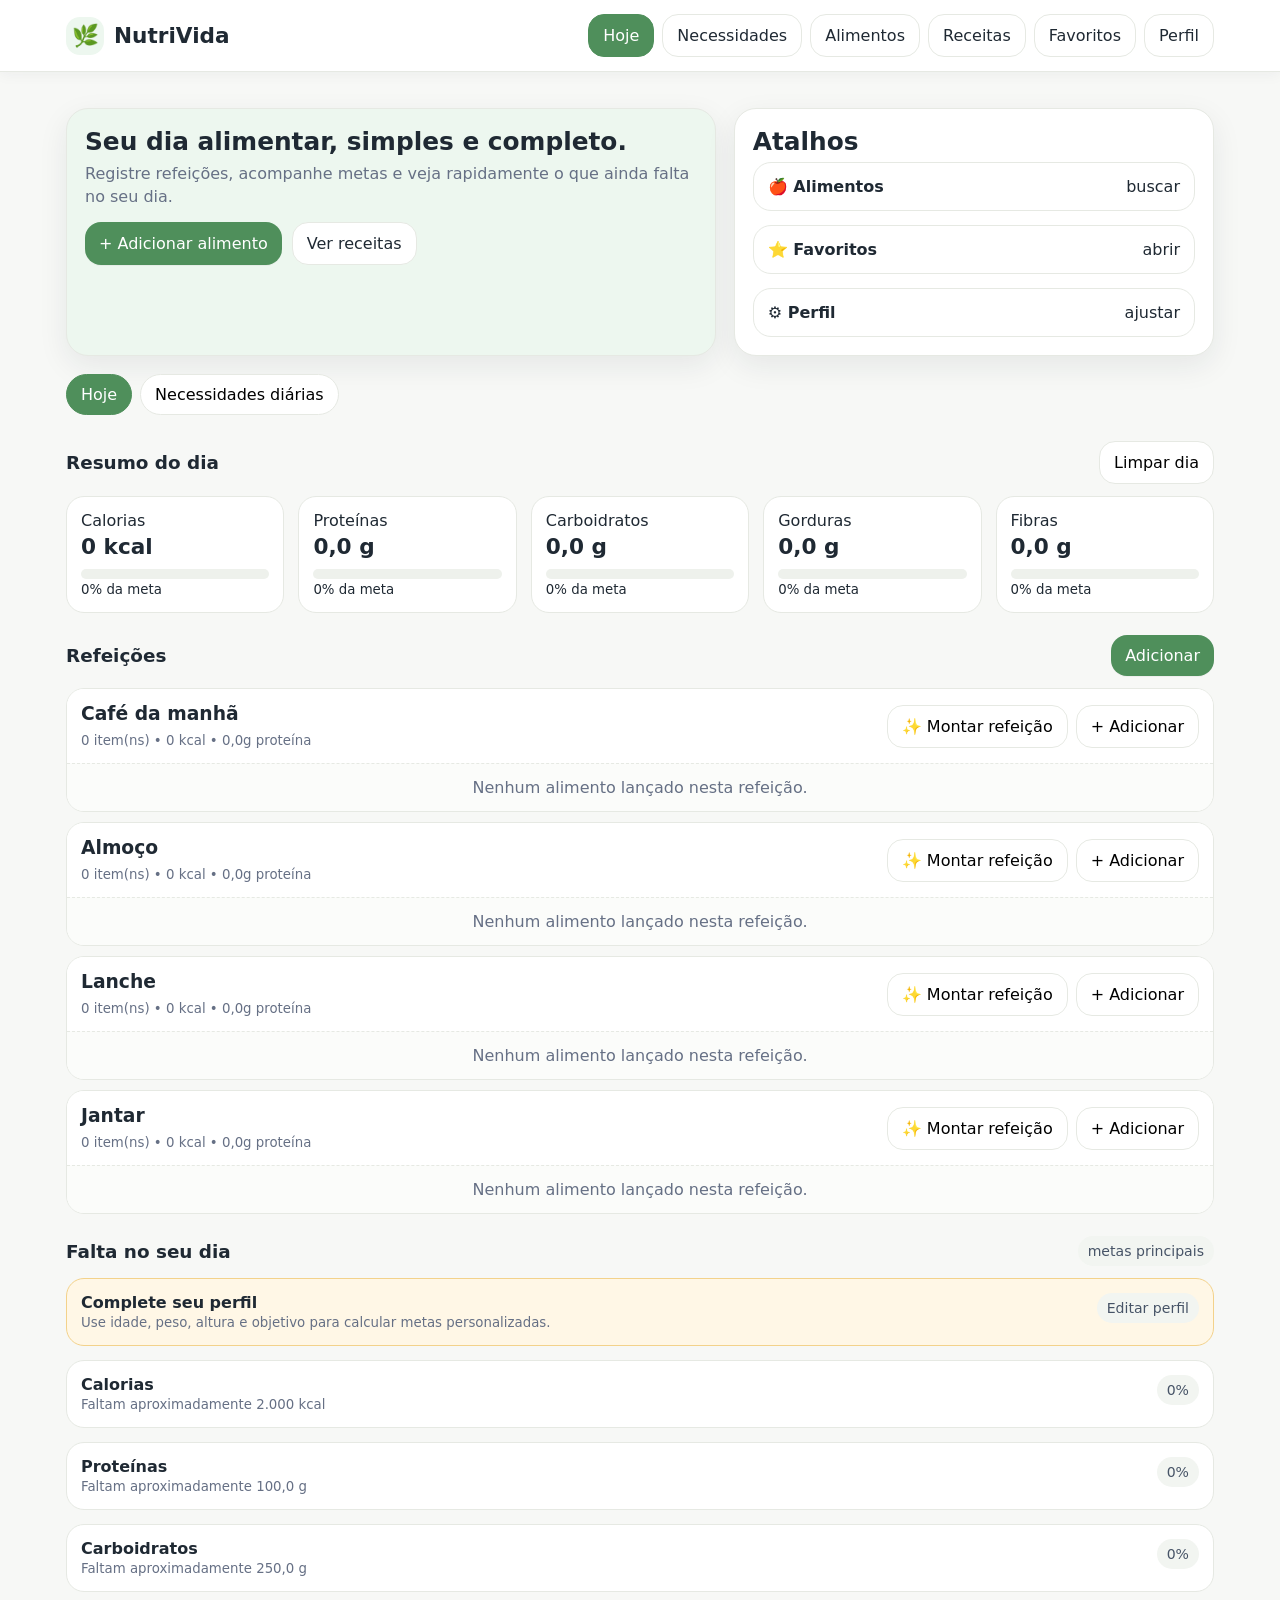
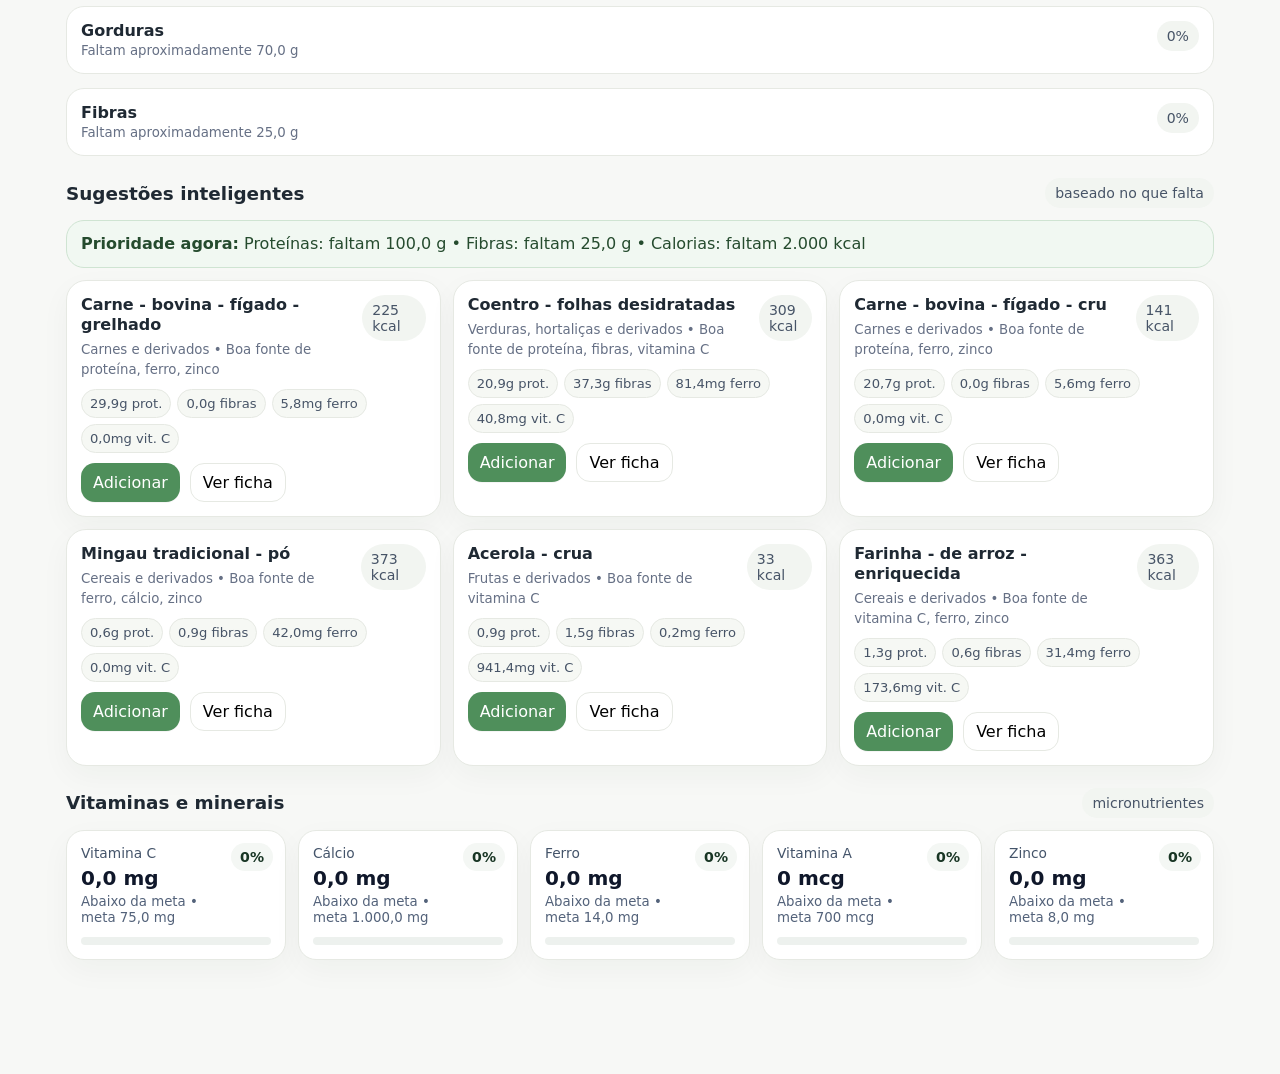
==== index.html @ 148e76e9 "Add files via upload" ====
<!doctype html><html lang="pt-BR"><head><meta charset="utf-8"><meta name="viewport" content="width=device-width,initial-scale=1"><title>NutriVida</title><link rel="stylesheet" href="app.css?v=menu3"></head><body>
<header class="topbar"><div class="topbar-inner"><a class="brand" href="index.html"><span class="logo">🌿</span>NutriVida</a><nav class="desktop-nav"><button class="navbtn active" data-tab="hoje" onclick="switchHome('hoje')">Hoje</button><button class="navbtn" data-tab="necessidades" onclick="switchHome('necessidades')">Necessidades</button><a class="navbtn" href="alimentos.html">Alimentos</a><a class="navbtn" href="receitas.html">Receitas</a><a class="navbtn" href="favoritos.html">Favoritos</a><a class="navbtn" href="perfil.html">Perfil</a></nav></div></header>
<main class="app">
<section class="hero"><div class="card soft"><h1 class="title">Seu dia alimentar, simples e completo.</h1><p class="subtitle">Registre refeições, acompanhe metas e veja rapidamente o que ainda falta no seu dia.</p><div class="toolbar"><button class="primary" onclick="openAdd('Almoço')">+ Adicionar alimento</button><a class="ghost" href="receitas.html">Ver receitas</a></div></div><div class="card pc-panel"><h2 class="title">Atalhos</h2><div class="grid"><a class="meal" href="alimentos.html"><b>🍎 Alimentos</b><span>buscar</span></a><a class="meal" href="favoritos.html"><b>⭐ Favoritos</b><span>abrir</span></a><a class="meal" href="perfil.html"><b>⚙️ Perfil</b><span>ajustar</span></a></div></div></section>
<div class="tabs"><button class="tab active" data-tab="hoje" onclick="switchHome('hoje')">Hoje</button><button class="tab" data-tab="necessidades" onclick="switchHome('necessidades')">Necessidades diárias</button></div>
<section id="hoje" class="screen active"><div class="section-title"><h2>Resumo do dia</h2><button class="ghost" onclick="clearToday()">Limpar dia</button></div><div id="summaryCards" class="grid grid4"></div><div class="section-title"><h2>Refeições</h2><button class="primary" onclick="openAdd('Almoço')">Adicionar</button></div><div id="mealList" class="meal-list"></div><div class="section-title"><h2>Falta no seu dia</h2><span class="pill">metas principais</span></div><div id="missingList" class="grid"></div><div class="section-title"><h2>Sugestões inteligentes</h2><span class="pill">baseado no que falta</span></div><div id="smartSuggestions" class="suggestion-grid"></div><div class="section-title"><h2>Vitaminas e minerais</h2><span class="pill">micronutrientes</span></div><div id="microCards" class="micro-grid"></div></section>
<section id="necessidades" class="screen"><div class="section-title"><h2>Necessidades diárias</h2><a class="ghost" href="perfil.html">Editar perfil</a></div><div class="card"><p class="subtitle">Tabela com meta, consumo atual e percentual atingido.</p><div class="table-wrap" style="margin-top:14px"><table><thead><tr><th>Nutriente</th><th>Meta diária</th><th>Consumido hoje</th><th>%</th></tr></thead><tbody id="needsTable"></tbody></table></div></div></section>
</main>
<div class="more-menu" id="moreMenu"><a href="alimentos.html">🍎 Alimentos</a><a href="receitas.html">📖 Receitas</a><a href="favoritos.html">⭐ Favoritos</a><a href="perfil.html">⚙️ Perfil</a></div>
<nav class="bottom-nav"><div class="bottom-nav-inner"><button class="active" onclick="switchHome('hoje')">🏠<br>Hoje</button><button onclick="switchHome('necessidades')">🎯<br>Necessidades</button><button data-more onclick="openMore()">☰<br>Mais</button></div></nav>
<div class="modal-back" id="addModal"><div class="modal modal-add-simple"><div class="modal-head"><h2>Adicionar alimento</h2><button class="close" onclick="closeAdd()">Fechar</button></div><div class="field"><label>Busque e toque no alimento</label><input id="modalFoodSearch" class="search" placeholder="Digite arroz, frango, banana..." oninput="fillFoodSelect()"></div><div id="modalFoodResults" class="food-pick-list compact"></div><div id="modalSelectedBox" class="selected-food-box" style="display:none"></div><input type="hidden" id="modalFood"><div class="formrow simple-add-row"><div class="field"><label>Refeição</label><select id="modalMeal"><option>Café da manhã</option><option>Almoço</option><option>Lanche</option><option>Jantar</option></select></div><div class="field"><label>Quantidade em gramas</label><input id="modalGrams" type="number" value="100"></div></div><div class="quick-grams"><button type="button" onclick="setModalGrams(50)">50g</button><button type="button" onclick="setModalGrams(100)">100g</button><button type="button" onclick="setModalGrams(150)">150g</button><button type="button" onclick="setModalGrams(200)">200g</button></div><div class="toolbar"><button id="modalAddBtn" class="primary" onclick="submitAdd()" disabled>Escolha um alimento</button></div></div></div>

<div class="modal-back" id="autoMealModal"><div class="modal auto-meal-modal"><div class="modal-head"><div><h2 id="autoMealTitle">Sugestão de refeição</h2><p class="subtitle">Gerada automaticamente com base no que falta no seu dia.</p></div><button class="close" onclick="closeAutoMeal()">Fechar</button></div><div id="autoMealBody"></div><div class="toolbar"><button class="primary" onclick="addAutoMealToDiary()">Adicionar tudo ao diário</button><button class="ghost" onclick="openAutoMeal(document.getElementById('autoMealModal').dataset.meal || 'Almoço')">Gerar outra sugestão</button></div></div></div>
<script src="medidas.js?v=menu3"></script><script src="app.js?v=menu3"></script><script>loadFoods().then(()=>{fillFoodSelect();renderHome()})</script></body></html>
---- app.css ----
:root{
  --bg:#f7f8f6;--card:#fff;--text:#1f2933;--muted:#667085;--line:#e6e9e3;--brand:#4f8f5b;--brand2:#edf7ef;--warn:#fff7e6;--warnline:#f3d28b;--danger:#fff1f1;--shadow:0 10px 30px rgba(31,41,51,.08);--radius:22px;
}
*{box-sizing:border-box}body{margin:0;font-family:Inter,system-ui,-apple-system,Segoe UI,Roboto,Arial,sans-serif;background:var(--bg);color:var(--text)}a{color:inherit;text-decoration:none}button,input,select{font:inherit}.app{max-width:1180px;margin:0 auto;padding:18px 16px 96px}.topbar{position:sticky;top:0;z-index:10;background:rgba(247,248,246,.92);backdrop-filter:blur(10px);border-bottom:1px solid var(--line)}.topbar-inner{max-width:1180px;margin:0 auto;padding:14px 16px;display:flex;align-items:center;justify-content:space-between;gap:12px}.brand{display:flex;align-items:center;gap:10px;font-weight:900;font-size:1.35rem}.logo{width:38px;height:38px;border-radius:14px;background:linear-gradient(135deg,#5ba768,#dcefdc);display:grid;place-items:center}.desktop-nav{display:flex;gap:8px;align-items:center}.navbtn,.ghost,.primary{border:0;border-radius:16px;padding:11px 14px;background:#fff;box-shadow:0 1px 0 rgba(0,0,0,.04);cursor:pointer}.navbtn.active,.primary{background:var(--brand);color:#fff}.ghost{border:1px solid var(--line);box-shadow:none}.hero{display:grid;grid-template-columns:1.15fr .85fr;gap:18px;margin:18px 0}.card{background:var(--card);border:1px solid var(--line);border-radius:var(--radius);box-shadow:var(--shadow);padding:18px}.card.soft{background:var(--brand2)}.title{margin:0 0 6px;font-size:1.55rem}.subtitle{margin:0;color:var(--muted);line-height:1.45}.grid{display:grid;gap:14px}.grid2{grid-template-columns:repeat(2,minmax(0,1fr))}.grid3{grid-template-columns:repeat(3,minmax(0,1fr))}.grid4{grid-template-columns:repeat(5,minmax(0,1fr))}.metric{padding:14px;border:1px solid var(--line);border-radius:18px;background:#fff}.metric b{display:block;font-size:1.35rem;margin-top:4px}.progress{height:10px;background:#eef1ec;border-radius:999px;overflow:hidden;margin-top:10px}.bar{height:100%;background:var(--brand);width:0}.section-title{display:flex;align-items:center;justify-content:space-between;gap:10px;margin:22px 0 12px}.section-title h2{margin:0;font-size:1.15rem}.meal{display:flex;gap:12px;align-items:flex-start;justify-content:space-between;border:1px solid var(--line);border-radius:18px;padding:14px;background:#fff}.meal h3{margin:0 0 6px}.meal small{color:var(--muted)}.meal-list{display:grid;gap:10px}.pill{display:inline-flex;align-items:center;gap:6px;border-radius:999px;padding:7px 10px;background:#f2f5f1;color:#475467;font-size:.88rem}.warning{background:var(--warn);border-color:var(--warnline)}.bottom-nav{position:fixed;left:0;right:0;bottom:0;background:rgba(255,255,255,.96);backdrop-filter:blur(10px);border-top:1px solid var(--line);display:none;z-index:20}.bottom-nav-inner{max-width:720px;margin:0 auto;display:grid;grid-template-columns:repeat(3,1fr)}.bottom-nav button{border:0;background:transparent;padding:11px 6px;color:#475467}.bottom-nav button.active{color:var(--brand);font-weight:800}.more-menu{position:fixed;right:16px;bottom:74px;width:min(320px,calc(100vw - 32px));background:#fff;border:1px solid var(--line);border-radius:22px;box-shadow:var(--shadow);padding:8px;display:none;z-index:30}.more-menu.open{display:block}.more-menu a{display:flex;gap:10px;align-items:center;padding:13px;border-radius:16px}.more-menu a:hover{background:#f5f7f3}.tabs{display:flex;gap:8px;overflow:auto;padding-bottom:4px}.tab{border:1px solid var(--line);background:#fff;border-radius:999px;padding:10px 14px;white-space:nowrap;cursor:pointer}.tab.active{background:var(--brand);color:#fff;border-color:var(--brand)}.screen{display:none}.screen.active{display:block}.toolbar{display:flex;gap:10px;flex-wrap:wrap;margin:14px 0}.search{flex:1;min-width:220px;border:1px solid var(--line);border-radius:16px;padding:12px 14px;background:#fff}.food-card{display:grid;grid-template-columns:1fr auto;gap:10px;align-items:center;border:1px solid var(--line);border-radius:18px;background:#fff;padding:14px}.food-card h3{margin:0 0 6px;font-size:1rem}.food-meta{display:flex;gap:8px;flex-wrap:wrap;color:var(--muted);font-size:.88rem}.table-wrap{overflow:auto;border:1px solid var(--line);border-radius:18px;background:#fff}table{width:100%;border-collapse:collapse;min-width:760px}th,td{text-align:left;padding:12px;border-bottom:1px solid var(--line)}th{background:#f6f8f4;font-size:.88rem;color:#475467}.modal-back{position:fixed;inset:0;background:rgba(15,23,42,.35);display:none;align-items:flex-end;justify-content:center;z-index:50}.modal-back.open{display:flex}.modal{background:#fff;width:min(720px,100%);border-radius:26px 26px 0 0;padding:18px;max-height:86vh;overflow:auto}.modal-head{display:flex;align-items:center;justify-content:space-between;gap:10px}.close{border:0;background:#f2f4f0;border-radius:14px;padding:9px 12px;cursor:pointer}.formrow{display:grid;grid-template-columns:1fr 1fr;gap:10px;margin:10px 0}.field{display:grid;gap:6px}.field label{font-size:.85rem;color:#475467}.field input,.field select{border:1px solid var(--line);border-radius:14px;padding:11px;background:#fff}.empty{padding:24px;text-align:center;color:var(--muted);border:1px dashed var(--line);border-radius:18px;background:#fff}.recipe{border:1px solid var(--line);border-radius:20px;background:#fff;padding:16px}.recipe h3{margin:0 0 8px}.badge{background:var(--brand2);color:#2f6f3c;border-radius:999px;padding:5px 8px;font-size:.82rem}.footer-note{color:var(--muted);font-size:.88rem;margin:18px 0 0}.pc-panel{display:block}
@media(max-width:760px){.app{padding:14px 12px 92px}.desktop-nav{display:none}.bottom-nav{display:block}.hero,.grid2,.grid3{grid-template-columns:1fr}.card{border-radius:20px;padding:15px}.title{font-size:1.3rem}.topbar-inner{padding:12px}.pc-panel{display:none}.modal{border-radius:24px 24px 0 0}.formrow{grid-template-columns:1fr}table{min-width:620px}}

/* Upgrade: busca rápida no modal e ficha completa do alimento */
.food-pick-list{display:grid;gap:8px;max-height:260px;overflow:auto;margin:10px 0 14px;padding-right:4px}.food-pick{width:100%;text-align:left;border:1px solid var(--line);background:#fff;border-radius:15px;padding:10px 12px;cursor:pointer;display:grid;gap:3px}.food-pick small{color:var(--muted)}.food-pick:hover,.food-pick.active{background:var(--brand2);border-color:#b9d9bf}.food-card.clickable{cursor:pointer;transition:.15s transform,.15s box-shadow}.food-card.clickable:hover{transform:translateY(-1px);box-shadow:var(--shadow)}.hint{color:var(--muted);display:block;margin-top:7px}.detail-modal{width:min(820px,100%)}.nutri-grid{display:grid;grid-template-columns:repeat(3,minmax(0,1fr));gap:10px;margin:14px 0}.nutri-mini{border:1px solid var(--line);background:#fff;border-radius:18px;padding:12px}.nutri-mini span{display:block;color:var(--muted);font-size:.86rem}.nutri-mini b{display:block;font-size:1.15rem;margin-top:4px}.pretty-chart{border:1px solid var(--line);border-radius:20px;background:linear-gradient(135deg,#fff,#f6faf5);padding:14px;margin:12px 0}.pretty-chart h3{margin:0 0 10px}.chart-row{display:grid;grid-template-columns:110px 1fr 70px;gap:10px;align-items:center;margin:10px 0}.chart-track{height:15px;background:#edf0eb;border-radius:999px;overflow:hidden}.chart-track div{height:100%;border-radius:999px}.chart-row.c1 .chart-track div{background:#4f8f5b}.chart-row.c2 .chart-track div{background:#e4a43a}.chart-row.c3 .chart-track div{background:#d96b6b}.chart-row.c4 .chart-track div{background:#5892d0}.empty.small{padding:12px;font-size:.9rem}
@media(max-width:760px){.nutri-grid{grid-template-columns:repeat(2,minmax(0,1fr))}.chart-row{grid-template-columns:88px 1fr 54px;font-size:.9rem}.food-pick-list{max-height:220px}}

/* Upgrade: adicionar alimento simplificado */
.modal-add-simple{width:min(620px,100%)}
.food-pick-list.compact{max-height:230px;margin-bottom:10px}
.selected-food-box{border:1px solid #b9d9bf;background:var(--brand2);border-radius:18px;padding:13px 14px;margin:10px 0 12px}
.selected-food-box h3{margin:8px 0 4px;font-size:1.05rem}
.selected-food-box small{color:var(--muted)}
.simple-add-row{grid-template-columns:1fr 1fr;margin-top:10px}
.quick-grams{display:flex;gap:8px;flex-wrap:wrap;margin:10px 0 4px}
.quick-grams button{border:1px solid var(--line);background:#fff;border-radius:999px;padding:8px 12px;cursor:pointer}
.quick-grams button:hover{background:var(--brand2);border-color:#b9d9bf}
#modalAddBtn:disabled{opacity:.55;cursor:not-allowed;background:#8aa88f}
@media(max-width:760px){.modal-add-simple{max-height:82vh}.food-pick-list.compact{max-height:210px}.simple-add-row{grid-template-columns:1fr}.quick-grams button{flex:1}}


/* Upgrade: diário alimentar real */
.meal-block{display:block;padding:0;overflow:hidden}
.meal-head{display:flex;align-items:center;justify-content:space-between;gap:10px;padding:14px;background:#fff}
.diary-list{display:grid;gap:0;border-top:1px solid var(--line)}
.diary-item{display:grid;grid-template-columns:1fr auto;gap:10px;align-items:center;padding:12px 14px;border-bottom:1px solid var(--line);background:#fff}
.diary-item:last-child{border-bottom:0}
.diary-main{display:grid;gap:4px;min-width:0}
.diary-main b{white-space:nowrap;overflow:hidden;text-overflow:ellipsis}
.diary-main small{color:var(--muted);line-height:1.35}
.diary-actions{display:flex;align-items:center;gap:6px}
.diary-actions input{width:74px;border:1px solid var(--line);border-radius:12px;padding:8px;background:#fff;text-align:center}
.diary-actions span{color:var(--muted);font-size:.9rem}
.danger-btn{border:1px solid #f2caca;background:#fff5f5;color:#b42318;border-radius:12px;padding:8px 10px;cursor:pointer}
.danger-btn:hover{background:#ffe8e8}
.meal-empty{margin:0;border-left:0;border-right:0;border-bottom:0;border-radius:0;background:#fbfcfa;padding:14px}
@media(max-width:900px){.grid4{grid-template-columns:repeat(2,minmax(0,1fr))}}
@media(max-width:760px){.diary-item{grid-template-columns:1fr;align-items:start}.diary-actions{justify-content:flex-start}.meal-head{align-items:flex-start}.grid4{grid-template-columns:1fr 1fr}}


/* Upgrade: perfil + metas automáticas */
.profile-hero{grid-template-columns:1.2fr .8fr}
.profile-form{grid-template-columns:repeat(3,minmax(0,1fr))}
.profile-section-title{align-items:flex-start}
.mini-list{display:grid;gap:8px;margin-top:14px}
.mini-list span{display:block;border:1px solid var(--line);background:#fff;border-radius:14px;padding:10px 12px}
.warning{background:var(--warn);border-color:var(--warnline)}
@media(max-width:900px){.profile-form{grid-template-columns:repeat(2,minmax(0,1fr))}}
@media(max-width:760px){.profile-hero,.profile-form{grid-template-columns:1fr}.profile-section-title{align-items:center}}


/* Micronutrientes */
.micro-grid{display:grid;grid-template-columns:repeat(5,minmax(0,1fr));gap:12px;margin-bottom:18px}
.micro-card{background:#fff;border:1px solid var(--line,#e2e8e0);border-radius:18px;padding:14px;box-shadow:0 10px 30px rgba(20,40,30,.04);position:relative;overflow:hidden}
.micro-card span{display:block;font-size:.86rem;color:#44546a;margin-bottom:5px}
.micro-card b{display:block;font-size:1.25rem;margin-bottom:4px;color:#0f172a}
.micro-card small{color:#53627a;padding-right:48px;display:block;line-height:1.25}
.micro-card .progress{height:8px;margin-top:10px;border-radius:999px;background:#edf1ee;overflow:hidden}
.micro-card .bar{height:100%;border-radius:999px;background:#2f7d46}
.micro-card.baixo .bar{background:#d97706}
.micro-card.medio .bar{background:#65a30d}
.micro-card.ok .bar{background:#2f7d46}
.micro-percent{position:absolute;right:12px;top:12px;font-weight:800;background:#f4f7f4;border-radius:999px;padding:6px 9px;color:#183524;font-size:.88rem}
@media(max-width:900px){.micro-grid{grid-template-columns:repeat(2,minmax(0,1fr))}}
@media(max-width:520px){.micro-grid{grid-template-columns:1fr}.micro-card{border-radius:16px}}


/* Sugestões inteligentes */
.suggestion-grid{display:grid;grid-template-columns:repeat(3,minmax(0,1fr));gap:12px;margin-bottom:18px}
.suggestion-note{grid-column:1/-1;border:1px solid #cfe4d2;background:#f1f8f2;border-radius:18px;padding:12px 14px;color:#254b2e;line-height:1.35}
.suggestion-card{background:#fff;border:1px solid var(--line);border-radius:20px;padding:14px;box-shadow:0 10px 30px rgba(20,40,30,.04)}
.suggestion-top{display:flex;align-items:flex-start;justify-content:space-between;gap:10px;margin-bottom:10px}
.suggestion-card h3{margin:0 0 4px;font-size:1rem;line-height:1.25}
.suggestion-card small{color:var(--muted);line-height:1.35}
.suggestion-metas{display:flex;gap:6px;flex-wrap:wrap;margin:10px 0}
.suggestion-metas span{background:#f6f8f4;border:1px solid var(--line);border-radius:999px;padding:6px 8px;font-size:.82rem;color:#475467}
.suggestion-actions{margin:10px 0 0}
.suggestion-actions .primary,.suggestion-actions .ghost{padding:9px 12px;border-radius:14px}
.suggestion-ok{grid-column:1/-1}
@media(max-width:900px){.suggestion-grid{grid-template-columns:repeat(2,minmax(0,1fr))}}
@media(max-width:560px){.suggestion-grid{grid-template-columns:1fr}.suggestion-note{font-size:.92rem}.suggestion-top{display:grid}.suggestion-card{border-radius:18px}}

/* Upgrade: Excesso inteligente */
.metric-atenção,.meal-atenção{border-color:#facc15;background:#fffbeb}
.metric-excesso,.meal-excesso,.excess-alert{border-color:#fecaca;background:#fff1f2}
.metric-excesso .bar{background:#dc2626}
.metric-atenção .bar{background:#eab308}
.pill-atenção{background:#fef3c7;color:#854d0e}
.pill-excesso{background:#fee2e2;color:#991b1b;font-weight:800}
.excess-alert{margin-bottom:10px}
.micro-card.atenção{border-color:#facc15;background:#fffbeb}
.micro-card.atenção .bar{background:#eab308}
.micro-card.excesso{border-color:#fecaca;background:#fff1f2}
.micro-card.excesso .bar{background:#dc2626}
.micro-card.excesso .micro-percent{background:#fee2e2;color:#991b1b;font-weight:900}
.micro-card.atenção .micro-percent{background:#fef3c7;color:#854d0e;font-weight:900}
.micro-excess-note{grid-column:1/-1;border:1px solid #fecaca;background:#fff1f2;color:#7f1d1d;border-radius:16px;padding:12px 14px;font-size:.92rem;line-height:1.35}


/* Upgrade: refeição automática */
.meal-head-actions{display:flex;gap:8px;flex-wrap:wrap;justify-content:flex-end}
.auto-meal-modal{max-width:720px}
.auto-meal-note{background:#f1f8e9;border:1px solid #dcefcf;border-radius:16px;padding:12px 14px;margin-bottom:12px;color:#335c24}
.auto-meal-list{display:grid;gap:10px;margin:12px 0}
.auto-meal-item{display:flex;justify-content:space-between;gap:14px;align-items:center;background:#fff;border:1px solid #e8ece8;border-radius:18px;padding:14px}
.auto-meal-item b{display:inline-block;margin-bottom:4px;color:#2f6b36}
.auto-meal-item span{display:block;font-weight:700}
.auto-meal-item small{display:block;color:#66706a;margin-top:3px}
.auto-grams{display:flex;align-items:center;gap:6px;white-space:nowrap}
.auto-grams input{width:82px;border:1px solid #d8ddd8;border-radius:12px;padding:10px;font-size:15px;background:#fafafa}
.auto-meal-totals{display:flex;gap:8px;flex-wrap:wrap;margin-top:12px}
.auto-meal-totals span{background:#f6f7f6;border:1px solid #e1e5e1;border-radius:999px;padding:8px 10px;font-weight:700;color:#36453a}
@media(max-width:720px){
  .meal-head-actions{width:100%;justify-content:stretch}
  .meal-head-actions button{flex:1}
  .auto-meal-item{align-items:flex-start;flex-direction:column}
  .auto-grams input{width:110px}
}


/* Upgrade: medidas caseiras */
.household-list{gap:12px}
.household-item{align-items:center}
.household-main{display:flex;align-items:center;gap:12px;min-width:0}
.household-emoji{width:42px;height:42px;border-radius:14px;background:#f1f8e9;display:grid;place-items:center;font-size:1.35rem;flex:0 0 auto}
.household-controls{gap:8px}
.household-controls button{width:34px;height:34px;border:1px solid #d8ddd8;background:#fff;border-radius:12px;font-weight:900;font-size:1rem;color:#285b32;cursor:pointer}
.household-controls input{width:64px;text-align:center}
@media(max-width:720px){.household-main{align-items:flex-start}.household-controls{width:100%;justify-content:flex-start}.household-controls input{width:80px}}


/* ===== NutriVida - menu branco padronizado ===== */
.topbar{
  background:#fff !important;
  backdrop-filter:none !important;
  border-bottom:1px solid var(--line) !important;
  box-shadow:0 2px 14px rgba(31,41,51,.05) !important;
}
.topbar-inner{padding:14px 16px !important;}
.brand{color:var(--text);text-decoration:none;}
.logo{
  background:#edf7ef !important;
  box-shadow:none !important;
}
.desktop-nav{gap:8px;}
.navbtn{
  background:#fff !important;
  border:1px solid var(--line) !important;
  box-shadow:none !important;
  color:var(--text) !important;
  text-decoration:none !important;
}
.navbtn.active{
  background:var(--brand) !important;
  border-color:var(--brand) !important;
  color:#fff !important;
}

/* ===== Receitas ===== */
.recipe-list{display:grid;grid-template-columns:repeat(2,minmax(0,1fr));gap:14px}
.recipe-card{display:flex;flex-direction:column;gap:12px}
.recipe-card h3{margin:0;font-size:1.15rem}
.recipe-meta{display:flex;gap:8px;flex-wrap:wrap}
.recipe-pill{display:inline-flex;border:1px solid var(--line);background:#f8faf7;border-radius:999px;padding:7px 10px;color:var(--muted);font-size:.86rem;font-weight:700}
.recipe-actions{display:flex;gap:8px;flex-wrap:wrap;margin-top:auto}
.recipe-layout{display:grid;grid-template-columns:minmax(0,1fr) 390px;gap:14px;align-items:start}
.recipe-side{position:sticky;top:92px}
.recipe-form{margin-top:16px}
.form-grid{display:grid;grid-template-columns:repeat(2,minmax(0,1fr));gap:12px}
.full{grid-column:1/-1}
.ingredient-editor{display:grid;gap:10px;margin-top:8px}
.ingredient-line{display:grid;grid-template-columns:minmax(180px,1.5fr) 90px 130px 90px 42px;gap:8px;align-items:end;padding:10px;border:1px solid var(--line);border-radius:18px;background:#fbfcfb;position:relative}
.suggestions{position:absolute;left:10px;right:10px;top:72px;background:#fff;border:1px solid var(--line);border-radius:16px;box-shadow:0 18px 35px rgba(31,41,51,.18);z-index:9999;max-height:320px;overflow-y:auto;display:none}
.suggestions button{width:100%;padding:12px 14px;border:0;background:#fff;text-align:left;cursor:pointer;border-bottom:1px solid #eef1ec;color:var(--text);font-size:.95rem;line-height:1.35}
.suggestions button:hover{background:#f0f7f1}
.suggestions small{display:block;color:var(--muted);margin-top:4px;font-size:.82rem}
.macro-mini{display:grid;grid-template-columns:repeat(4,1fr);gap:8px}
.macro-mini .metric{padding:10px}
.ingredients-list{list-style:none;margin:12px 0;padding:0;display:grid;gap:8px}
.ingredients-list li{padding:10px;border:1px solid var(--line);border-radius:16px;background:#fbfcfb;display:flex;justify-content:space-between;gap:10px}
.ingredients-list small{display:block;color:var(--muted);margin-top:3px}
.modal-recipe{position:fixed;inset:0;background:rgba(31,41,51,.35);display:none;align-items:center;justify-content:center;padding:18px;z-index:1000}
.modal-recipe.open{display:flex}
.modal-card{background:#fff;border:1px solid var(--line);border-radius:24px;box-shadow:0 24px 60px rgba(31,41,51,.25);max-width:460px;width:100%;padding:18px}
.meal-grid{display:grid;grid-template-columns:repeat(2,1fr);gap:10px;margin:14px 0}
.meal-choice{border:1px solid var(--line);background:#fff;border-radius:18px;padding:14px;text-align:left;font-weight:900;cursor:pointer}
.meal-choice:hover{border-color:var(--brand);background:#f0f7f1}
@media(max-width:920px){
  .recipe-layout{grid-template-columns:1fr}
  .recipe-side{position:static}
  .recipe-list{grid-template-columns:1fr}
}
@media(max-width:720px){
  .form-grid{grid-template-columns:1fr}
  .ingredient-line{grid-template-columns:1fr}
  .suggestions{position:static;margin-top:8px}
  .macro-mini{grid-template-columns:repeat(2,1fr)}
  .meal-grid{grid-template-columns:1fr}
}
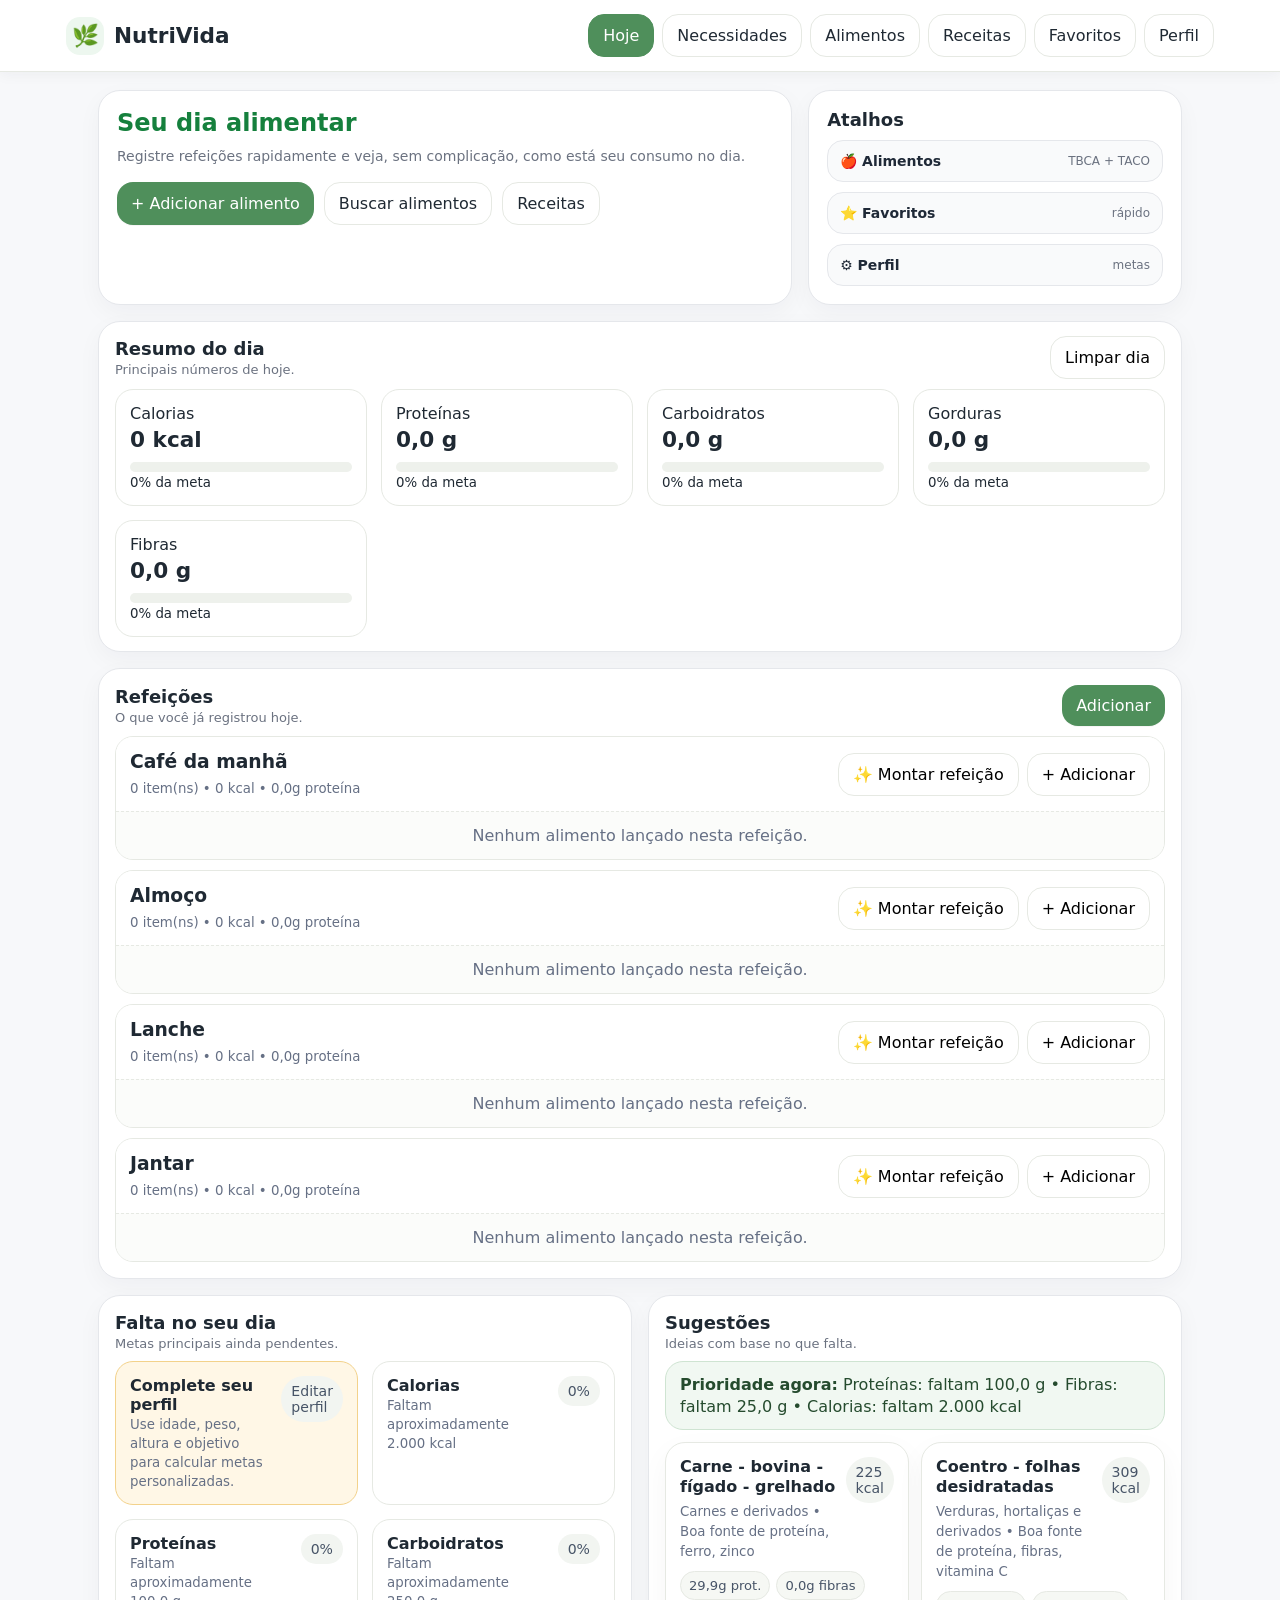
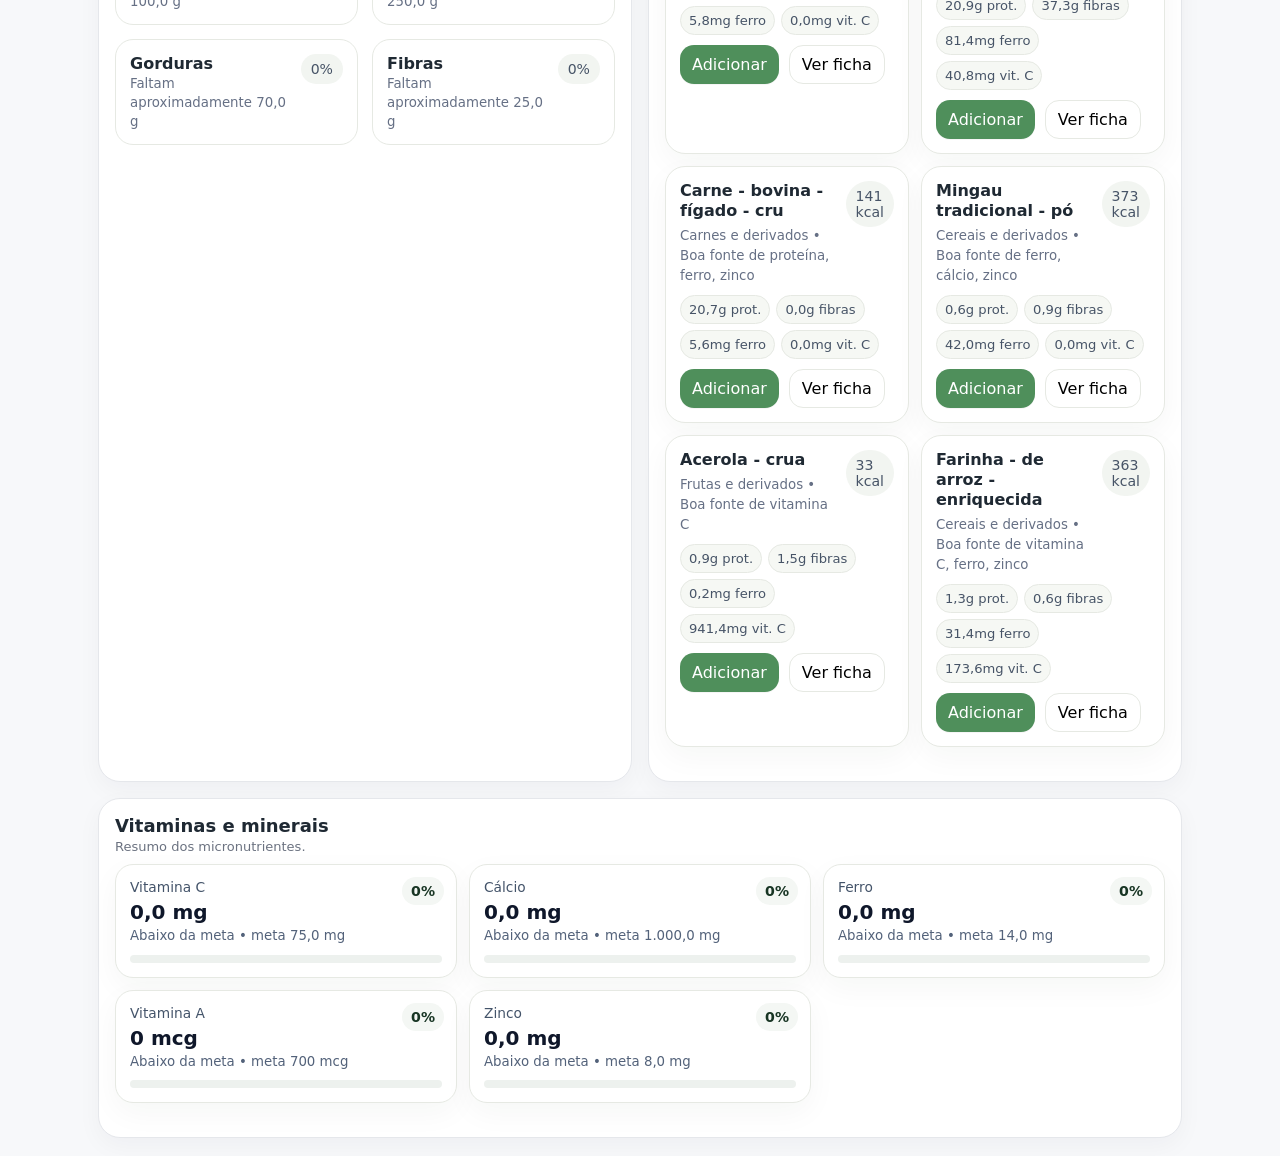
==== commit 8d101cf4: "Update index.html" ====
--- a/index.html
+++ b/index.html
@@ -1,14 +1,478 @@
-<!doctype html><html lang="pt-BR"><head><meta charset="utf-8"><meta name="viewport" content="width=device-width,initial-scale=1"><title>NutriVida</title><link rel="stylesheet" href="app.css?v=menu3"></head><body>
-<header class="topbar"><div class="topbar-inner"><a class="brand" href="index.html"><span class="logo">🌿</span>NutriVida</a><nav class="desktop-nav"><button class="navbtn active" data-tab="hoje" onclick="switchHome('hoje')">Hoje</button><button class="navbtn" data-tab="necessidades" onclick="switchHome('necessidades')">Necessidades</button><a class="navbtn" href="alimentos.html">Alimentos</a><a class="navbtn" href="receitas.html">Receitas</a><a class="navbtn" href="favoritos.html">Favoritos</a><a class="navbtn" href="perfil.html">Perfil</a></nav></div></header>
+<!doctype html>
+<html lang="pt-BR">
+<head>
+<meta charset="utf-8">
+<meta name="viewport" content="width=device-width,initial-scale=1">
+<title>NutriVida</title>
+<link rel="stylesheet" href="app.css?v=tbca-pro">
+
+<style>
+/* ===== AJUSTE LIMPO PARA A HOME DO NUTRIVIDA ===== */
+body{
+  background:#f7f8fa;
+}
+
+.topbar{
+  background:#fff;
+  border-bottom:1px solid #e5e7eb;
+  box-shadow:0 2px 10px rgba(15,23,42,.03);
+}
+
+.app{
+  max-width:1120px;
+  margin:0 auto;
+  padding:18px;
+}
+
+.hero-clean{
+  display:grid;
+  grid-template-columns:1.3fr .7fr;
+  gap:16px;
+  margin-bottom:16px;
+}
+
+.home-card{
+  background:#fff;
+  border:1px solid #e5e7eb;
+  border-radius:22px;
+  padding:18px;
+  box-shadow:0 8px 24px rgba(15,23,42,.04);
+}
+
+.home-title{
+  margin:0;
+  color:#15803d;
+  font-size:24px;
+  line-height:1.2;
+}
+
+.home-subtitle{
+  color:#6b7280;
+  margin:8px 0 0;
+  font-size:14px;
+  line-height:1.45;
+}
+
+.quick-actions{
+  display:flex;
+  gap:10px;
+  flex-wrap:wrap;
+  margin-top:16px;
+}
+
+.clean-shortcuts{
+  display:grid;
+  gap:10px;
+}
+
+.clean-shortcut{
+  display:flex;
+  align-items:center;
+  justify-content:space-between;
+  gap:10px;
+  padding:12px;
+  border:1px solid #e5e7eb;
+  border-radius:16px;
+  background:#f9fafb;
+  text-decoration:none;
+  color:#1f2937;
+}
+
+.clean-shortcut b{
+  font-size:14px;
+}
+
+.clean-shortcut span{
+  color:#6b7280;
+  font-size:12px;
+}
+
+.home-layout{
+  display:grid;
+  grid-template-columns:1fr;
+  gap:16px;
+}
+
+.clean-section{
+  background:#fff;
+  border:1px solid #e5e7eb;
+  border-radius:22px;
+  padding:16px;
+  box-shadow:0 8px 24px rgba(15,23,42,.04);
+}
+
+.clean-section.compact{
+  padding:14px 16px;
+}
+
+.section-title{
+  margin-bottom:12px;
+}
+
+.section-title h2{
+  font-size:18px;
+}
+
+.home-mini-title{
+  display:flex;
+  align-items:center;
+  justify-content:space-between;
+  gap:12px;
+  margin-bottom:10px;
+}
+
+.home-mini-title h2{
+  margin:0;
+  font-size:18px;
+}
+
+.home-mini-title p{
+  margin:3px 0 0;
+  color:#6b7280;
+  font-size:13px;
+}
+
+.clean-two-cols{
+  display:grid;
+  grid-template-columns:1fr 1fr;
+  gap:16px;
+}
+
+.clean-hidden-start{
+  display:none;
+}
+
+#summaryCards.grid4{
+  grid-template-columns:repeat(4,minmax(0,1fr));
+}
+
+#mealList.meal-list{
+  margin-top:4px;
+}
+
+#missingList.grid{
+  grid-template-columns:repeat(2,minmax(0,1fr));
+}
+
+#smartSuggestions.suggestion-grid{
+  grid-template-columns:repeat(2,minmax(0,1fr));
+}
+
+#microCards.micro-grid{
+  grid-template-columns:repeat(3,minmax(0,1fr));
+}
+
+.tabs{
+  display:none;
+}
+
+.desktop-nav .navbtn{
+  white-space:nowrap;
+}
+
+.bottom-nav{
+  display:none;
+}
+
+.more-menu{
+  display:none;
+}
+
+.simple-more-links{
+  display:none;
+}
+
+@media(max-width:900px){
+  .app{
+    padding:12px;
+    padding-bottom:84px;
+  }
+
+  .hero-clean{
+    grid-template-columns:1fr;
+  }
+
+  .clean-two-cols{
+    grid-template-columns:1fr;
+  }
+
+  #summaryCards.grid4{
+    grid-template-columns:repeat(2,minmax(0,1fr));
+  }
+
+  #missingList.grid,
+  #smartSuggestions.suggestion-grid,
+  #microCards.micro-grid{
+    grid-template-columns:1fr;
+  }
+
+  .desktop-nav{
+    display:none;
+  }
+
+  .simple-more-links{
+    display:grid;
+    grid-template-columns:repeat(4,1fr);
+    gap:8px;
+    margin-top:12px;
+  }
+
+  .simple-more-links a{
+    text-align:center;
+    font-size:12px;
+    padding:10px 6px;
+    border:1px solid #e5e7eb;
+    border-radius:14px;
+    background:#f9fafb;
+    color:#1f2937;
+    text-decoration:none;
+  }
+
+  .bottom-nav{
+    display:block;
+  }
+}
+</style>
+</head>
+
+<body>
+<header class="topbar">
+  <div class="topbar-inner">
+    <a class="brand" href="index.html"><span class="logo">🌿</span>NutriVida</a>
+
+    <nav class="desktop-nav">
+      <button class="navbtn active" data-tab="hoje" onclick="switchHome('hoje')">Hoje</button>
+      <button class="navbtn" data-tab="necessidades" onclick="switchHome('necessidades')">Necessidades</button>
+      <a class="navbtn" href="alimentos.html">Alimentos</a>
+      <a class="navbtn" href="receitas.html">Receitas</a>
+      <a class="navbtn" href="favoritos.html">Favoritos</a>
+      <a class="navbtn" href="perfil.html">Perfil</a>
+    </nav>
+  </div>
+</header>
+
 <main class="app">
-<section class="hero"><div class="card soft"><h1 class="title">Seu dia alimentar, simples e completo.</h1><p class="subtitle">Registre refeições, acompanhe metas e veja rapidamente o que ainda falta no seu dia.</p><div class="toolbar"><button class="primary" onclick="openAdd('Almoço')">+ Adicionar alimento</button><a class="ghost" href="receitas.html">Ver receitas</a></div></div><div class="card pc-panel"><h2 class="title">Atalhos</h2><div class="grid"><a class="meal" href="alimentos.html"><b>🍎 Alimentos</b><span>buscar</span></a><a class="meal" href="favoritos.html"><b>⭐ Favoritos</b><span>abrir</span></a><a class="meal" href="perfil.html"><b>⚙️ Perfil</b><span>ajustar</span></a></div></div></section>
-<div class="tabs"><button class="tab active" data-tab="hoje" onclick="switchHome('hoje')">Hoje</button><button class="tab" data-tab="necessidades" onclick="switchHome('necessidades')">Necessidades diárias</button></div>
-<section id="hoje" class="screen active"><div class="section-title"><h2>Resumo do dia</h2><button class="ghost" onclick="clearToday()">Limpar dia</button></div><div id="summaryCards" class="grid grid4"></div><div class="section-title"><h2>Refeições</h2><button class="primary" onclick="openAdd('Almoço')">Adicionar</button></div><div id="mealList" class="meal-list"></div><div class="section-title"><h2>Falta no seu dia</h2><span class="pill">metas principais</span></div><div id="missingList" class="grid"></div><div class="section-title"><h2>Sugestões inteligentes</h2><span class="pill">baseado no que falta</span></div><div id="smartSuggestions" class="suggestion-grid"></div><div class="section-title"><h2>Vitaminas e minerais</h2><span class="pill">micronutrientes</span></div><div id="microCards" class="micro-grid"></div></section>
-<section id="necessidades" class="screen"><div class="section-title"><h2>Necessidades diárias</h2><a class="ghost" href="perfil.html">Editar perfil</a></div><div class="card"><p class="subtitle">Tabela com meta, consumo atual e percentual atingido.</p><div class="table-wrap" style="margin-top:14px"><table><thead><tr><th>Nutriente</th><th>Meta diária</th><th>Consumido hoje</th><th>%</th></tr></thead><tbody id="needsTable"></tbody></table></div></div></section>
+
+  <section class="hero-clean">
+    <div class="home-card">
+      <h1 class="home-title">Seu dia alimentar</h1>
+      <p class="home-subtitle">
+        Registre refeições rapidamente e veja, sem complicação, como está seu consumo no dia.
+      </p>
+
+      <div class="quick-actions">
+        <button class="primary" onclick="openAdd('Almoço')">+ Adicionar alimento</button>
+        <a class="ghost" href="alimentos.html">Buscar alimentos</a>
+        <a class="ghost" href="receitas.html">Receitas</a>
+      </div>
+
+      <div class="simple-more-links">
+        <a href="alimentos.html">🍎<br>Alimentos</a>
+        <a href="receitas.html">📖<br>Receitas</a>
+        <a href="favoritos.html">⭐<br>Favoritos</a>
+        <a href="perfil.html">⚙️<br>Perfil</a>
+      </div>
+    </div>
+
+    <div class="home-card">
+      <h2 class="title" style="font-size:18px;margin-bottom:10px;">Atalhos</h2>
+      <div class="clean-shortcuts">
+        <a class="clean-shortcut" href="alimentos.html">
+          <b>🍎 Alimentos</b>
+          <span>TBCA + TACO</span>
+        </a>
+        <a class="clean-shortcut" href="favoritos.html">
+          <b>⭐ Favoritos</b>
+          <span>rápido</span>
+        </a>
+        <a class="clean-shortcut" href="perfil.html">
+          <b>⚙️ Perfil</b>
+          <span>metas</span>
+        </a>
+      </div>
+    </div>
+  </section>
+
+  <div class="tabs">
+    <button class="tab active" data-tab="hoje" onclick="switchHome('hoje')">Hoje</button>
+    <button class="tab" data-tab="necessidades" onclick="switchHome('necessidades')">Necessidades diárias</button>
+  </div>
+
+  <section id="hoje" class="screen active">
+    <div class="home-layout">
+
+      <section class="clean-section compact">
+        <div class="home-mini-title">
+          <div>
+            <h2>Resumo do dia</h2>
+            <p>Principais números de hoje.</p>
+          </div>
+          <button class="ghost" onclick="clearToday()">Limpar dia</button>
+        </div>
+        <div id="summaryCards" class="grid grid4"></div>
+      </section>
+
+      <section class="clean-section">
+        <div class="home-mini-title">
+          <div>
+            <h2>Refeições</h2>
+            <p>O que você já registrou hoje.</p>
+          </div>
+          <button class="primary" onclick="openAdd('Almoço')">Adicionar</button>
+        </div>
+        <div id="mealList" class="meal-list"></div>
+      </section>
+
+      <div class="clean-two-cols">
+        <section class="clean-section">
+          <div class="home-mini-title">
+            <div>
+              <h2>Falta no seu dia</h2>
+              <p>Metas principais ainda pendentes.</p>
+            </div>
+          </div>
+          <div id="missingList" class="grid"></div>
+        </section>
+
+        <section class="clean-section">
+          <div class="home-mini-title">
+            <div>
+              <h2>Sugestões</h2>
+              <p>Ideias com base no que falta.</p>
+            </div>
+          </div>
+          <div id="smartSuggestions" class="suggestion-grid"></div>
+        </section>
+      </div>
+
+      <section class="clean-section">
+        <div class="home-mini-title">
+          <div>
+            <h2>Vitaminas e minerais</h2>
+            <p>Resumo dos micronutrientes.</p>
+          </div>
+        </div>
+        <div id="microCards" class="micro-grid"></div>
+      </section>
+
+    </div>
+  </section>
+
+  <section id="necessidades" class="screen">
+    <section class="clean-section">
+      <div class="home-mini-title">
+        <div>
+          <h2>Necessidades diárias</h2>
+          <p>Meta, consumo atual e percentual atingido.</p>
+        </div>
+        <a class="ghost" href="perfil.html">Editar perfil</a>
+      </div>
+
+      <div class="table-wrap" style="margin-top:14px">
+        <table>
+          <thead>
+            <tr>
+              <th>Nutriente</th>
+              <th>Meta diária</th>
+              <th>Consumido hoje</th>
+              <th>%</th>
+            </tr>
+          </thead>
+          <tbody id="needsTable"></tbody>
+        </table>
+      </div>
+    </section>
+  </section>
+
 </main>
-<div class="more-menu" id="moreMenu"><a href="alimentos.html">🍎 Alimentos</a><a href="receitas.html">📖 Receitas</a><a href="favoritos.html">⭐ Favoritos</a><a href="perfil.html">⚙️ Perfil</a></div>
-<nav class="bottom-nav"><div class="bottom-nav-inner"><button class="active" onclick="switchHome('hoje')">🏠<br>Hoje</button><button onclick="switchHome('necessidades')">🎯<br>Necessidades</button><button data-more onclick="openMore()">☰<br>Mais</button></div></nav>
-<div class="modal-back" id="addModal"><div class="modal modal-add-simple"><div class="modal-head"><h2>Adicionar alimento</h2><button class="close" onclick="closeAdd()">Fechar</button></div><div class="field"><label>Busque e toque no alimento</label><input id="modalFoodSearch" class="search" placeholder="Digite arroz, frango, banana..." oninput="fillFoodSelect()"></div><div id="modalFoodResults" class="food-pick-list compact"></div><div id="modalSelectedBox" class="selected-food-box" style="display:none"></div><input type="hidden" id="modalFood"><div class="formrow simple-add-row"><div class="field"><label>Refeição</label><select id="modalMeal"><option>Café da manhã</option><option>Almoço</option><option>Lanche</option><option>Jantar</option></select></div><div class="field"><label>Quantidade em gramas</label><input id="modalGrams" type="number" value="100"></div></div><div class="quick-grams"><button type="button" onclick="setModalGrams(50)">50g</button><button type="button" onclick="setModalGrams(100)">100g</button><button type="button" onclick="setModalGrams(150)">150g</button><button type="button" onclick="setModalGrams(200)">200g</button></div><div class="toolbar"><button id="modalAddBtn" class="primary" onclick="submitAdd()" disabled>Escolha um alimento</button></div></div></div>
-
-<div class="modal-back" id="autoMealModal"><div class="modal auto-meal-modal"><div class="modal-head"><div><h2 id="autoMealTitle">Sugestão de refeição</h2><p class="subtitle">Gerada automaticamente com base no que falta no seu dia.</p></div><button class="close" onclick="closeAutoMeal()">Fechar</button></div><div id="autoMealBody"></div><div class="toolbar"><button class="primary" onclick="addAutoMealToDiary()">Adicionar tudo ao diário</button><button class="ghost" onclick="openAutoMeal(document.getElementById('autoMealModal').dataset.meal || 'Almoço')">Gerar outra sugestão</button></div></div></div>
-<script src="medidas.js?v=menu3"></script><script src="app.js?v=menu3"></script><script>loadFoods().then(()=>{fillFoodSelect();renderHome()})</script></body></html>
+
+<div class="more-menu" id="moreMenu">
+  <a href="alimentos.html">🍎 Alimentos</a>
+  <a href="receitas.html">📖 Receitas</a>
+  <a href="favoritos.html">⭐ Favoritos</a>
+  <a href="perfil.html">⚙️ Perfil</a>
+</div>
+
+<nav class="bottom-nav">
+  <div class="bottom-nav-inner">
+    <button class="active" onclick="switchHome('hoje')">🏠<br>Hoje</button>
+    <button onclick="switchHome('necessidades')">🎯<br>Necessidades</button>
+    <button data-more onclick="openMore()">☰<br>Mais</button>
+  </div>
+</nav>
+
+<div class="modal-back" id="addModal">
+  <div class="modal modal-add-simple">
+    <div class="modal-head">
+      <h2>Adicionar alimento</h2>
+      <button class="close" onclick="closeAdd()">Fechar</button>
+    </div>
+
+    <div class="field">
+      <label>Busque e toque no alimento</label>
+      <input id="modalFoodSearch" class="search" placeholder="Digite arroz, frango, banana..." oninput="fillFoodSelect()">
+    </div>
+
+    <div id="modalFoodResults" class="food-pick-list compact"></div>
+    <div id="modalSelectedBox" class="selected-food-box" style="display:none"></div>
+    <input type="hidden" id="modalFood">
+
+    <div class="formrow simple-add-row">
+      <div class="field">
+        <label>Refeição</label>
+        <select id="modalMeal">
+          <option>Café da manhã</option>
+          <option>Almoço</option>
+          <option>Lanche</option>
+          <option>Jantar</option>
+        </select>
+      </div>
+
+      <div class="field">
+        <label>Quantidade em gramas</label>
+        <input id="modalGrams" type="number" value="100">
+      </div>
+    </div>
+
+    <div class="quick-grams">
+      <button type="button" onclick="setModalGrams(50)">50g</button>
+      <button type="button" onclick="setModalGrams(100)">100g</button>
+      <button type="button" onclick="setModalGrams(150)">150g</button>
+      <button type="button" onclick="setModalGrams(200)">200g</button>
+    </div>
+
+    <div class="toolbar">
+      <button id="modalAddBtn" class="primary" onclick="submitAdd()" disabled>Escolha um alimento</button>
+    </div>
+  </div>
+</div>
+
+<div class="modal-back" id="autoMealModal">
+  <div class="modal auto-meal-modal">
+    <div class="modal-head">
+      <div>
+        <h2 id="autoMealTitle">Sugestão de refeição</h2>
+        <p class="subtitle">Gerada automaticamente com base no que falta no seu dia.</p>
+      </div>
+      <button class="close" onclick="closeAutoMeal()">Fechar</button>
+    </div>
+
+    <div id="autoMealBody"></div>
+
+    <div class="toolbar">
+      <button class="primary" onclick="addAutoMealToDiary()">Adicionar tudo ao diário</button>
+      <button class="ghost" onclick="openAutoMeal(document.getElementById('autoMealModal').dataset.meal || 'Almoço')">Gerar outra sugestão</button>
+    </div>
+  </div>
+</div>
+
+<script src="medidas.js?v=tbca-pro"></script>
+<script src="app.js?v=tbca-pro"></script>
+<script>
+loadFoods().then(()=>{
+  fillFoodSelect();
+  renderHome();
+});
+</script>
+</body>
+</html>
--- a/app.css
+++ b/app.css
@@ -200,3 +200,916 @@
   .macro-mini{grid-template-columns:repeat(2,1fr)}
   .meal-grid{grid-template-columns:1fr}
 }
+
+
+/* ===== Ajuste final receitas: tabela sem scroll e formulário mais alinhado ===== */
+.recipe-side .table-wrap,
+#recipeDetail .table-wrap{
+  overflow-x: visible !important;
+}
+
+.recipe-side table,
+#recipeDetail table{
+  width: 100% !important;
+  min-width: 0 !important;
+  table-layout: fixed !important;
+}
+
+.recipe-side table th:first-child,
+.recipe-side table td:first-child,
+#recipeDetail table th:first-child,
+#recipeDetail table td:first-child{
+  width: 52% !important;
+}
+
+.recipe-side table th:last-child,
+.recipe-side table td:last-child,
+#recipeDetail table th:last-child,
+#recipeDetail table td:last-child{
+  width: 48% !important;
+  text-align: right !important;
+  font-weight: 800;
+}
+
+.recipe-layout{
+  grid-template-columns:minmax(0,1fr) 420px !important;
+  gap:20px !important;
+}
+
+.recipe-form{
+  max-width: 860px;
+}
+
+.ingredient-line{
+  grid-template-columns:minmax(220px,1.7fr) 80px 130px 100px 42px !important;
+}
+
+.form-grid textarea.search{
+  min-height: 92px;
+}
+
+#rPreparo{
+  min-height: 150px;
+}
+
+@media(max-width:720px){
+  .ingredient-line{grid-template-columns:1fr !important;}
+  .recipe-side table th:last-child,
+  .recipe-side table td:last-child,
+  #recipeDetail table th:last-child,
+  #recipeDetail table td:last-child{text-align:left !important;}
+}
+
+
+/* ===== NutriVida TBCA - Página Alimentos ===== */
+.tbca-layout{
+  display:grid;
+  grid-template-columns:minmax(0,1fr) 410px;
+  gap:18px;
+  align-items:start;
+}
+.tbca-side{
+  position:sticky;
+  top:92px;
+}
+.food-grid{
+  display:grid;
+  grid-template-columns:repeat(2,minmax(0,1fr));
+  gap:14px;
+}
+.food-card{
+  display:flex;
+  flex-direction:column;
+  gap:12px;
+}
+.food-card h3{
+  margin:0;
+  font-size:1.12rem;
+}
+.food-card .subtitle{
+  min-height:38px;
+}
+.food-meta{
+  display:flex;
+  flex-wrap:wrap;
+  gap:8px;
+}
+.food-actions{
+  display:flex;
+  flex-wrap:wrap;
+  gap:8px;
+  margin-top:auto;
+}
+.tbca-measures{
+  display:grid;
+  gap:8px;
+  margin-top:10px;
+}
+.tbca-measure{
+  border:1px solid var(--line);
+  background:#fff;
+  border-radius:16px;
+  padding:10px;
+  display:grid;
+  gap:6px;
+}
+.tbca-measure-head{
+  display:flex;
+  justify-content:space-between;
+  gap:10px;
+  font-weight:800;
+}
+.tbca-nutri-mini{
+  display:grid;
+  grid-template-columns:repeat(4,1fr);
+  gap:8px;
+}
+.tbca-nutri-mini .metric{
+  padding:10px;
+}
+.tbca-table table{
+  width:100%;
+  table-layout:fixed;
+}
+.tbca-table td:last-child,
+.tbca-table th:last-child{
+  text-align:right;
+  font-weight:800;
+}
+.modal-tbca{
+  position:fixed;
+  inset:0;
+  background:rgba(31,41,51,.35);
+  display:none;
+  align-items:center;
+  justify-content:center;
+  padding:18px;
+  z-index:1000;
+}
+.modal-tbca.open{display:flex}
+.modal-tbca-card{
+  background:#fff;
+  border:1px solid var(--line);
+  border-radius:24px;
+  box-shadow:0 24px 60px rgba(31,41,51,.25);
+  max-width:520px;
+  width:100%;
+  padding:18px;
+}
+.meal-grid{
+  display:grid;
+  grid-template-columns:repeat(2,1fr);
+  gap:10px;
+  margin:14px 0;
+}
+.meal-choice{
+  border:1px solid var(--line);
+  background:#fff;
+  border-radius:18px;
+  padding:14px;
+  text-align:left;
+  font-weight:900;
+  cursor:pointer;
+}
+.meal-choice:hover{
+  border-color:var(--brand);
+  background:#f0f7f1;
+}
+@media(max-width:920px){
+  .tbca-layout{grid-template-columns:1fr}
+  .tbca-side{position:static}
+  .food-grid{grid-template-columns:1fr}
+}
+@media(max-width:720px){
+  .tbca-nutri-mini{grid-template-columns:repeat(2,1fr)}
+  .meal-grid{grid-template-columns:1fr}
+}
+
+
+/* ===== TBCA Profissional normalizado ===== */
+.tbca-layout{display:block !important;}
+.tbca-side{display:none !important;}
+.food-grid{display:grid;grid-template-columns:repeat(3,minmax(0,1fr));gap:14px}
+.food-card{display:flex;flex-direction:column;gap:12px;transition:.18s ease}
+.food-card:hover{transform:translateY(-2px);box-shadow:0 14px 34px rgba(31,41,51,.10)}
+.food-card h3{margin:0;font-size:1.12rem}
+.food-meta,.food-actions{display:flex;flex-wrap:wrap;gap:8px}
+.food-actions{margin-top:auto}
+.tbca-nutri-mini{display:grid;grid-template-columns:repeat(4,1fr);gap:8px}
+.tbca-nutri-mini .metric{padding:10px}
+.tbca-detail-modal{position:fixed;inset:0;background:rgba(31,41,51,.42);backdrop-filter:blur(4px);display:none;align-items:center;justify-content:center;padding:22px;z-index:1200}
+.tbca-detail-modal.open{display:flex}
+.tbca-detail-card{width:min(880px,96vw);max-height:88vh;overflow:auto;background:#fff;border:1px solid var(--line);border-radius:28px;box-shadow:0 30px 80px rgba(31,41,51,.28);padding:22px;animation:tbcaPop .18s ease-out}
+@keyframes tbcaPop{from{transform:translateY(12px) scale(.98);opacity:.7}to{transform:translateY(0) scale(1);opacity:1}}
+.tbca-detail-header{display:flex;justify-content:space-between;gap:14px;align-items:flex-start;margin-bottom:14px}
+.tbca-close{width:42px;height:42px;border-radius:999px;border:1px solid var(--line);background:#fff;cursor:pointer;font-size:20px;font-weight:900}
+.tbca-close:hover{background:#fff1f2;color:#b91c1c;border-color:#fecaca}
+.tbca-detail-grid{display:grid;grid-template-columns:1fr 1fr;gap:16px;align-items:start}
+.tbca-modal-section{background:#fbfcfb;border:1px solid var(--line);border-radius:20px;padding:14px}
+.tbca-modal-section h3{margin-top:0}
+.tbca-measures{display:grid;gap:8px;margin-top:10px}
+.tbca-measure{border:1px solid var(--line);background:#fff;border-radius:16px;padding:10px;display:grid;gap:6px}
+.tbca-measure-head{display:flex;justify-content:space-between;gap:10px;font-weight:800}
+.tbca-table{overflow:visible !important}
+.tbca-table table{min-width:0 !important;width:100% !important;table-layout:fixed !important}
+.tbca-table th:first-child,.tbca-table td:first-child{width:55%}
+.tbca-table th:last-child,.tbca-table td:last-child{width:45%;text-align:right;font-weight:800}
+.modal-tbca{position:fixed;inset:0;background:rgba(31,41,51,.35);display:none;align-items:center;justify-content:center;padding:18px;z-index:1300}
+.modal-tbca.open{display:flex}
+.modal-tbca-card{background:#fff;border:1px solid var(--line);border-radius:24px;box-shadow:0 24px 60px rgba(31,41,51,.25);max-width:520px;width:100%;padding:18px}
+.meal-grid{display:grid;grid-template-columns:repeat(2,1fr);gap:10px;margin:14px 0}
+.meal-choice{border:1px solid var(--line);background:#fff;border-radius:18px;padding:14px;text-align:left;font-weight:900;cursor:pointer}
+.meal-choice:hover{border-color:var(--brand);background:#f0f7f1}
+@media(max-width:1100px){.food-grid{grid-template-columns:repeat(2,minmax(0,1fr))}}
+@media(max-width:720px){.food-grid{grid-template-columns:1fr}.tbca-detail-grid{grid-template-columns:1fr}.tbca-detail-card{padding:16px;border-radius:22px}.tbca-nutri-mini{grid-template-columns:repeat(2,1fr)}.meal-grid{grid-template-columns:1fr}}
+
+
+/* ===== Alimentos TBCA - busca leve ===== */
+.food-search-shell{
+  display:grid;
+  gap:14px;
+}
+
+.food-search-card{
+  padding:18px;
+}
+
+.food-search-form{
+  display:grid;
+  grid-template-columns: 1.4fr 1fr 1fr auto;
+  gap:12px;
+  align-items:end;
+}
+
+.food-results-simple{
+  display:grid;
+  gap:10px;
+  margin-top:16px;
+}
+
+.food-row-simple{
+  background:#fff;
+  border:1px solid var(--line);
+  border-radius:18px;
+  padding:14px;
+  display:grid;
+  grid-template-columns:1fr auto;
+  gap:12px;
+  align-items:center;
+  cursor:pointer;
+  transition:.16s ease;
+}
+
+.food-row-simple:hover{
+  transform:translateY(-1px);
+  box-shadow:0 10px 26px rgba(31,41,51,.08);
+  border-color:rgba(47,133,90,.45);
+}
+
+.food-row-simple h3{
+  margin:0;
+  font-size:1rem;
+}
+
+.food-row-simple small{
+  display:block;
+  color:var(--muted);
+  margin-top:4px;
+}
+
+.food-row-simple .pill{
+  justify-self:end;
+}
+
+.food-results-head{
+  display:flex;
+  justify-content:space-between;
+  gap:12px;
+  flex-wrap:wrap;
+  align-items:center;
+  margin-top:8px;
+}
+
+.food-results-head .subtitle{
+  margin:0;
+}
+
+.food-empty-start{
+  text-align:center;
+  padding:32px 18px;
+}
+
+.food-empty-start b{
+  display:block;
+  font-size:1.15rem;
+  margin-bottom:8px;
+}
+
+.tbca-detail-modal{
+  position:fixed;
+  inset:0;
+  background:rgba(31,41,51,.42);
+  backdrop-filter:blur(4px);
+  display:none;
+  align-items:center;
+  justify-content:center;
+  padding:22px;
+  z-index:1200;
+}
+
+.tbca-detail-modal.open{display:flex}
+
+.tbca-detail-card{
+  width:min(880px,96vw);
+  max-height:88vh;
+  overflow:auto;
+  background:#fff;
+  border:1px solid var(--line);
+  border-radius:28px;
+  box-shadow:0 30px 80px rgba(31,41,51,.28);
+  padding:22px;
+  animation:tbcaPop .18s ease-out;
+}
+
+@keyframes tbcaPop{
+  from{transform:translateY(12px) scale(.98);opacity:.7}
+  to{transform:translateY(0) scale(1);opacity:1}
+}
+
+.tbca-detail-header{
+  display:flex;
+  justify-content:space-between;
+  gap:14px;
+  align-items:flex-start;
+  margin-bottom:14px;
+}
+
+.tbca-close{
+  width:42px;
+  height:42px;
+  border-radius:999px;
+  border:1px solid var(--line);
+  background:#fff;
+  cursor:pointer;
+  font-size:20px;
+  font-weight:900;
+}
+
+.tbca-close:hover{
+  background:#fff1f2;
+  color:#b91c1c;
+  border-color:#fecaca;
+}
+
+.tbca-detail-grid{
+  display:grid;
+  grid-template-columns:1fr 1fr;
+  gap:16px;
+  align-items:start;
+}
+
+.tbca-modal-section{
+  background:#fbfcfb;
+  border:1px solid var(--line);
+  border-radius:20px;
+  padding:14px;
+}
+
+.tbca-modal-section h3{margin-top:0}
+
+.tbca-measures{
+  display:grid;
+  gap:8px;
+  margin-top:10px;
+}
+
+.tbca-measure{
+  border:1px solid var(--line);
+  background:#fff;
+  border-radius:16px;
+  padding:10px;
+  display:grid;
+  gap:6px;
+}
+
+.tbca-measure-head{
+  display:flex;
+  justify-content:space-between;
+  gap:10px;
+  font-weight:800;
+}
+
+.tbca-table table{
+  min-width:0 !important;
+  width:100% !important;
+  table-layout:fixed !important;
+}
+
+.tbca-table th:first-child,
+.tbca-table td:first-child{width:55%}
+
+.tbca-table th:last-child,
+.tbca-table td:last-child{
+  width:45%;
+  text-align:right;
+  font-weight:800;
+}
+
+.tbca-nutri-mini{
+  display:grid;
+  grid-template-columns:repeat(4,1fr);
+  gap:8px;
+}
+
+.tbca-nutri-mini .metric{padding:10px}
+
+.modal-tbca{
+  position:fixed;
+  inset:0;
+  background:rgba(31,41,51,.35);
+  display:none;
+  align-items:center;
+  justify-content:center;
+  padding:18px;
+  z-index:1300;
+}
+
+.modal-tbca.open{display:flex}
+
+.modal-tbca-card{
+  background:#fff;
+  border:1px solid var(--line);
+  border-radius:24px;
+  box-shadow:0 24px 60px rgba(31,41,51,.25);
+  max-width:520px;
+  width:100%;
+  padding:18px;
+}
+
+.meal-grid{
+  display:grid;
+  grid-template-columns:repeat(2,1fr);
+  gap:10px;
+  margin:14px 0;
+}
+
+.meal-choice{
+  border:1px solid var(--line);
+  background:#fff;
+  border-radius:18px;
+  padding:14px;
+  text-align:left;
+  font-weight:900;
+  cursor:pointer;
+}
+
+.meal-choice:hover{
+  border-color:var(--brand);
+  background:#f0f7f1;
+}
+
+@media(max-width:920px){
+  .food-search-form{grid-template-columns:1fr 1fr}
+}
+
+@media(max-width:720px){
+  .food-search-form{grid-template-columns:1fr}
+  .food-row-simple{grid-template-columns:1fr}
+  .food-row-simple .pill{justify-self:start}
+  .tbca-detail-grid{grid-template-columns:1fr}
+  .tbca-detail-card{padding:16px;border-radius:22px}
+  .tbca-nutri-mini{grid-template-columns:repeat(2,1fr)}
+  .meal-grid{grid-template-columns:1fr}
+}
+
+
+/* ===== Ajuste definitivo Alimentos TBCA ===== */
+.food-results-simple{display:grid;gap:18px !important;margin-top:16px;}
+.food-row-simple{
+  background:#fff;border:1px solid var(--line);border-radius:20px;
+  padding:16px !important;display:grid;grid-template-columns:1fr auto auto;
+  gap:12px;align-items:center;cursor:pointer !important;transition:.18s ease;
+}
+.food-row-simple:hover{transform:translateY(-2px);box-shadow:0 12px 28px rgba(31,41,51,.12);border-color:rgba(47,133,90,.45);}
+.food-row-simple h3{margin:0;font-size:.95rem !important;font-weight:600 !important;line-height:1.35;}
+.food-row-simple:hover h3{text-decoration:underline;}
+.food-row-simple small{display:block;color:var(--muted);margin-top:4px;}
+.food-eye{font-size:18px;opacity:.62;transition:.16s ease;}
+.food-row-simple:hover .food-eye{opacity:1;transform:scale(1.08);}
+@media(max-width:720px){.food-row-simple{grid-template-columns:1fr auto}.food-row-simple .pill{justify-self:start}}
+
+
+/* ===== Alimentos TBCA - Favoritos ===== */
+.food-star{
+  border:1px solid var(--line);
+  background:#fff;
+  border-radius:999px;
+  width:36px;
+  height:36px;
+  display:grid;
+  place-items:center;
+  cursor:pointer;
+  font-size:18px;
+  transition:.16s ease;
+}
+
+.food-star:hover{
+  transform:scale(1.08);
+  background:#fffbea;
+  border-color:#fde68a;
+}
+
+.food-star.active{
+  background:#fff7cc;
+  border-color:#facc15;
+}
+
+.food-row-simple{
+  grid-template-columns:1fr auto auto auto !important;
+}
+
+.food-row-simple .food-star{
+  justify-self:end;
+}
+
+.favorite-filter-bar{
+  display:flex;
+  gap:8px;
+  flex-wrap:wrap;
+  align-items:center;
+  margin-top:12px;
+}
+
+@media(max-width:720px){
+  .food-row-simple{
+    grid-template-columns:1fr auto auto !important;
+  }
+  .food-row-simple .pill{
+    grid-column:1 / -1;
+  }
+}
+
+
+/* ===== Receitas TBCA - estilo app ===== */
+.recipes-hero-actions{
+  display:flex;
+  gap:10px;
+  flex-wrap:wrap;
+  margin-top:14px;
+}
+.recipe-search-form{
+  display:grid;
+  grid-template-columns:1.3fr 1fr auto;
+  gap:12px;
+  align-items:end;
+}
+.recipe-grid{
+  display:grid;
+  grid-template-columns:repeat(3,minmax(0,1fr));
+  gap:16px;
+  margin-top:16px;
+}
+.recipe-app-card{
+  background:#fff;
+  border:1px solid var(--line);
+  border-radius:24px;
+  overflow:hidden;
+  box-shadow:0 8px 22px rgba(31,41,51,.06);
+  cursor:pointer;
+  transition:.18s ease;
+  display:flex;
+  flex-direction:column;
+}
+.recipe-app-card:hover{
+  transform:translateY(-3px);
+  box-shadow:0 18px 40px rgba(31,41,51,.12);
+}
+.recipe-img{
+  height:128px;
+  background:linear-gradient(135deg,#eaf7ee,#fff7dc);
+  display:grid;
+  place-items:center;
+  font-size:46px;
+}
+.recipe-card-body{
+  padding:14px;
+  display:grid;
+  gap:10px;
+  flex:1;
+}
+.recipe-card-body h3{
+  margin:0;
+  font-size:1.05rem;
+  line-height:1.3;
+}
+.recipe-card-body .subtitle{
+  min-height:38px;
+}
+.recipe-metrics{
+  display:grid;
+  grid-template-columns:repeat(4,1fr);
+  gap:8px;
+}
+.recipe-metric{
+  border:1px solid var(--line);
+  background:#fbfcfb;
+  border-radius:14px;
+  padding:8px;
+  text-align:center;
+}
+.recipe-metric span{
+  display:block;
+  color:var(--muted);
+  font-size:.72rem;
+}
+.recipe-metric b{
+  display:block;
+  font-size:.88rem;
+  margin-top:2px;
+}
+.recipe-card-actions{
+  display:flex;
+  gap:8px;
+  flex-wrap:wrap;
+}
+.recipe-fav{
+  border:1px solid var(--line);
+  background:#fff;
+  border-radius:999px;
+  width:38px;
+  height:38px;
+  display:grid;
+  place-items:center;
+  cursor:pointer;
+  font-size:18px;
+  transition:.16s ease;
+}
+.recipe-fav:hover{
+  transform:scale(1.08);
+  background:#fffbea;
+  border-color:#fde68a;
+}
+.recipe-fav.active{
+  background:#fff7cc;
+  border-color:#facc15;
+}
+.recipe-detail-modal{
+  position:fixed;
+  inset:0;
+  background:rgba(31,41,51,.42);
+  backdrop-filter:blur(4px);
+  display:none;
+  align-items:center;
+  justify-content:center;
+  padding:22px;
+  z-index:1200;
+}
+.recipe-detail-modal.open{display:flex}
+.recipe-detail-card{
+  width:min(960px,96vw);
+  max-height:90vh;
+  overflow:auto;
+  background:#fff;
+  border:1px solid var(--line);
+  border-radius:30px;
+  box-shadow:0 30px 80px rgba(31,41,51,.28);
+  padding:22px;
+  animation:recipePop .18s ease-out;
+}
+@keyframes recipePop{
+  from{transform:translateY(12px) scale(.98);opacity:.7}
+  to{transform:translateY(0) scale(1);opacity:1}
+}
+.recipe-detail-header{
+  display:grid;
+  grid-template-columns:120px 1fr auto;
+  gap:16px;
+  align-items:start;
+  margin-bottom:16px;
+}
+.recipe-detail-emoji{
+  width:120px;
+  height:120px;
+  border-radius:26px;
+  background:linear-gradient(135deg,#eaf7ee,#fff7dc);
+  display:grid;
+  place-items:center;
+  font-size:56px;
+}
+.recipe-close{
+  width:42px;
+  height:42px;
+  border-radius:999px;
+  border:1px solid var(--line);
+  background:#fff;
+  cursor:pointer;
+  font-size:20px;
+  font-weight:900;
+}
+.recipe-close:hover{
+  background:#fff1f2;
+  color:#b91c1c;
+  border-color:#fecaca;
+}
+.recipe-detail-grid{
+  display:grid;
+  grid-template-columns:1fr 1fr;
+  gap:16px;
+  align-items:start;
+}
+.recipe-section{
+  background:#fbfcfb;
+  border:1px solid var(--line);
+  border-radius:20px;
+  padding:14px;
+}
+.recipe-section h3{margin-top:0}
+.recipe-ingredients{
+  list-style:none;
+  padding:0;
+  margin:0;
+  display:grid;
+  gap:8px;
+}
+.recipe-ingredients li{
+  border:1px solid var(--line);
+  background:#fff;
+  border-radius:16px;
+  padding:10px;
+  display:flex;
+  justify-content:space-between;
+  gap:10px;
+}
+.recipe-ingredients small{
+  display:block;
+  color:var(--muted);
+  margin-top:3px;
+}
+.recipe-steps{
+  margin:0;
+  padding-left:20px;
+  line-height:1.6;
+}
+.recipe-add-modal{
+  position:fixed;
+  inset:0;
+  background:rgba(31,41,51,.35);
+  display:none;
+  align-items:center;
+  justify-content:center;
+  padding:18px;
+  z-index:1300;
+}
+.recipe-add-modal.open{display:flex}
+.recipe-add-card{
+  background:#fff;
+  border:1px solid var(--line);
+  border-radius:24px;
+  box-shadow:0 24px 60px rgba(31,41,51,.25);
+  max-width:540px;
+  width:100%;
+  padding:18px;
+}
+.recipe-admin{
+  margin-top:18px;
+}
+.recipe-admin-grid{
+  display:grid;
+  grid-template-columns:repeat(2,minmax(0,1fr));
+  gap:12px;
+}
+.recipe-admin-full{grid-column:1/-1}
+.recipe-admin textarea.search{min-height:100px}
+@media(max-width:1100px){
+  .recipe-grid{grid-template-columns:repeat(2,minmax(0,1fr))}
+}
+@media(max-width:760px){
+  .recipe-search-form{grid-template-columns:1fr}
+  .recipe-grid{grid-template-columns:1fr}
+  .recipe-detail-header{grid-template-columns:1fr auto}
+  .recipe-detail-emoji{width:90px;height:90px;font-size:42px}
+  .recipe-detail-grid{grid-template-columns:1fr}
+  .recipe-metrics{grid-template-columns:repeat(2,1fr)}
+  .recipe-admin-grid{grid-template-columns:1fr}
+}
+
+
+/* ===== Receitas PRO - busca TBCA por ingrediente ===== */
+.recipe-pro-builder{
+  margin-top:18px;
+}
+.recipe-builder-grid{
+  display:grid;
+  grid-template-columns:repeat(2,minmax(0,1fr));
+  gap:12px;
+}
+.recipe-builder-full{
+  grid-column:1/-1;
+}
+.recipe-builder-grid textarea.search{
+  min-height:100px;
+}
+.ingredient-pro-list{
+  display:grid;
+  gap:12px;
+  margin-top:10px;
+}
+.ingredient-pro-row{
+  position:relative;
+  display:grid;
+  grid-template-columns:minmax(240px,1.5fr) 95px minmax(190px,1fr) 44px;
+  gap:10px;
+  align-items:end;
+  background:#fbfcfb;
+  border:1px solid var(--line);
+  border-radius:20px;
+  padding:12px;
+}
+.ingredient-pro-row label{
+  font-size:.86rem;
+}
+.ingredient-suggestions{
+  position:absolute;
+  top:76px;
+  left:12px;
+  width:min(520px, calc(100% - 24px));
+  background:#fff;
+  border:1px solid var(--line);
+  border-radius:18px;
+  box-shadow:0 18px 42px rgba(31,41,51,.18);
+  display:none;
+  max-height:320px;
+  overflow:auto;
+  z-index:80;
+}
+.ingredient-suggestions.open{
+  display:block;
+}
+.ingredient-suggestion{
+  padding:12px 14px;
+  border-bottom:1px solid #eef1ec;
+  cursor:pointer;
+}
+.ingredient-suggestion:hover{
+  background:#f0f7f1;
+}
+.ingredient-suggestion b{
+  display:block;
+  font-size:.95rem;
+}
+.ingredient-suggestion small{
+  display:block;
+  color:var(--muted);
+  margin-top:3px;
+}
+.ingredient-selected{
+  margin-top:6px;
+  color:var(--muted);
+  font-size:.82rem;
+  min-height:18px;
+}
+.recipe-preview-panel{
+  background:#fbfcfb;
+  border:1px solid var(--line);
+  border-radius:20px;
+  padding:14px;
+  margin-top:12px;
+}
+.recipe-preview-panel h3{
+  margin-top:0;
+}
+.ingredient-remove{
+  border:1px solid #fecaca;
+  background:#fff;
+  color:#b91c1c;
+  border-radius:14px;
+  height:42px;
+  cursor:pointer;
+  font-weight:900;
+}
+.ingredient-remove:hover{
+  background:#fff1f2;
+}
+.recipe-pro-actions{
+  display:flex;
+  flex-wrap:wrap;
+  gap:10px;
+  margin-top:12px;
+}
+.recipe-help{
+  border:1px dashed #cbd5e1;
+  background:#f8fafc;
+  border-radius:18px;
+  padding:12px;
+  color:var(--muted);
+  line-height:1.45;
+}
+@media(max-width:820px){
+  .recipe-builder-grid{grid-template-columns:1fr}
+  .ingredient-pro-row{grid-template-columns:1fr}
+  .ingredient-suggestions{
+    position:static;
+    width:100%;
+    margin-top:8px;
+  }
+}
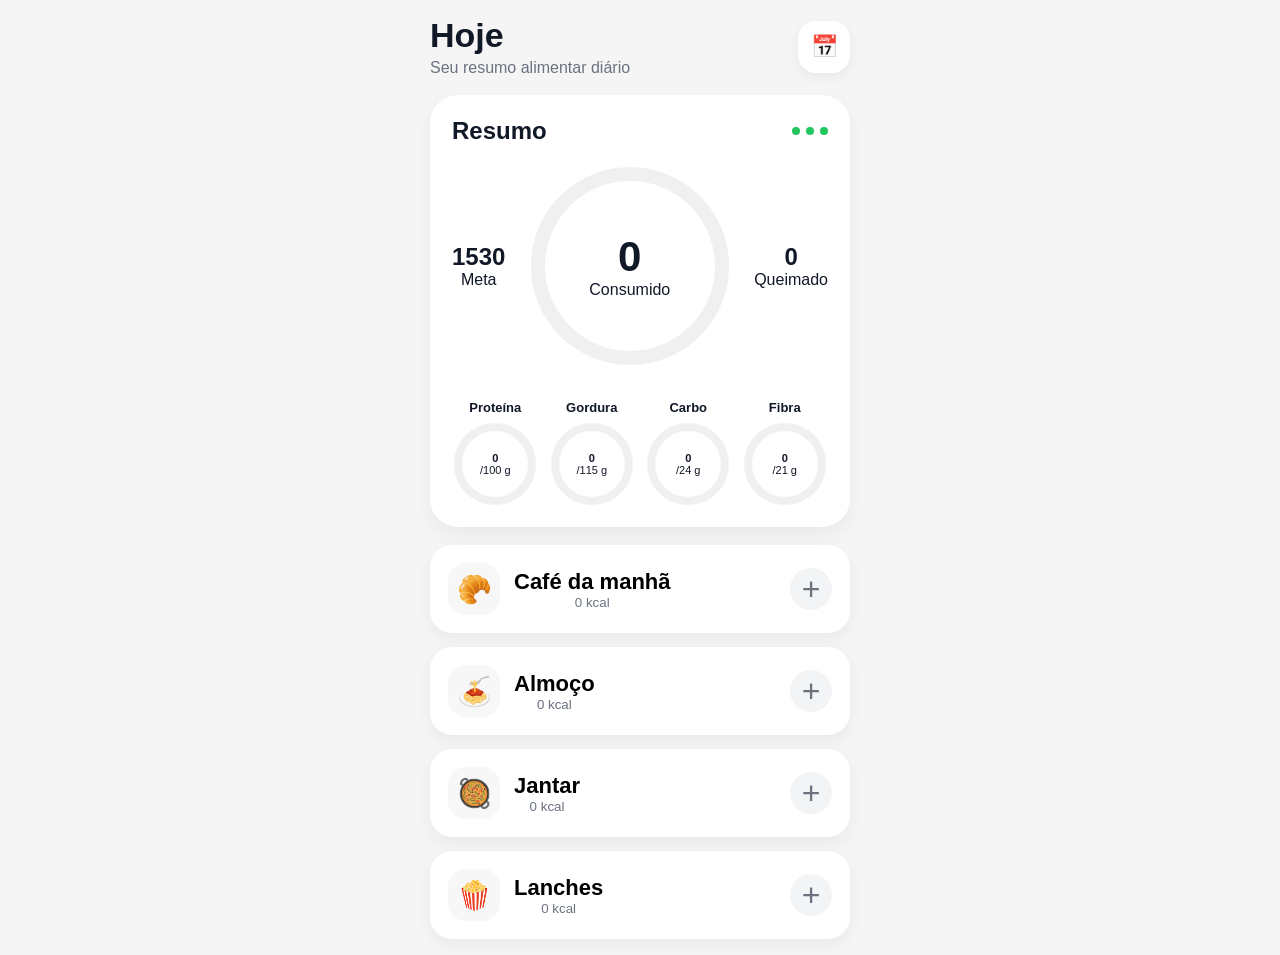
==== commit dbc8f1bc: "Update index.html" ====
--- a/index.html
+++ b/index.html
@@ -1,478 +1,482 @@
-<!doctype html>
+<!DOCTYPE html>
 <html lang="pt-BR">
 <head>
-<meta charset="utf-8">
-<meta name="viewport" content="width=device-width,initial-scale=1">
-<title>NutriVida</title>
-<link rel="stylesheet" href="app.css?v=tbca-pro">
+<meta charset="UTF-8">
+<meta name="viewport" content="width=device-width, initial-scale=1.0">
+<title>NutriVida - Nova Home</title>
 
 <style>
-/* ===== AJUSTE LIMPO PARA A HOME DO NUTRIVIDA ===== */
 body{
-  background:#f7f8fa;
-}
-
-.topbar{
+  margin:0;
+  font-family:Arial,Helvetica,sans-serif;
+  background:#f5f5f5;
+  color:#111827;
+}
+
+.nv-home{
+  max-width:420px;
+  margin:auto;
+  padding:16px;
+}
+
+.nv-top{
+  display:flex;
+  align-items:center;
+  justify-content:space-between;
+  margin-bottom:18px;
+}
+
+.nv-top h1{
+  margin:0;
+  font-size:34px;
+}
+
+.nv-top p{
+  margin:4px 0 0;
+  color:#6b7280;
+}
+
+.nv-calendar-btn{
+  width:52px;
+  height:52px;
+  border-radius:18px;
+  border:none;
   background:#fff;
-  border-bottom:1px solid #e5e7eb;
-  box-shadow:0 2px 10px rgba(15,23,42,.03);
-}
-
-.app{
-  max-width:1120px;
-  margin:0 auto;
-  padding:18px;
-}
-
-.hero-clean{
+  font-size:22px;
+  box-shadow:0 4px 12px rgba(0,0,0,.06);
+}
+
+.nv-summary-card{
+  background:#fff;
+  border-radius:28px;
+  padding:22px;
+  margin-bottom:18px;
+  box-shadow:0 8px 20px rgba(0,0,0,.05);
+}
+
+.nv-summary-header{
+  display:flex;
+  justify-content:space-between;
+  align-items:center;
+}
+
+.nv-summary-header h2{
+  margin:0;
+}
+
+.nv-summary-dots{
+  display:flex;
+  gap:6px;
+}
+
+.nv-summary-dots span{
+  width:8px;
+  height:8px;
+  border-radius:50%;
+  background:#22c55e;
+}
+
+.nv-circle-wrap{
+  display:flex;
+  align-items:center;
+  justify-content:space-between;
+  margin-top:22px;
+}
+
+.nv-circle{
+  width:170px;
+  height:170px;
+  border-radius:50%;
+  border:14px solid #f0f0f0;
+  display:flex;
+  align-items:center;
+  justify-content:center;
+}
+
+.nv-circle-inner{
+  text-align:center;
+}
+
+.nv-circle-inner strong{
+  display:block;
+  font-size:42px;
+}
+
+.nv-kcal-left,
+.nv-kcal-right{
+  text-align:center;
+}
+
+.nv-kcal-left strong,
+.nv-kcal-right strong{
+  display:block;
+  font-size:24px;
+}
+
+.nv-macros{
   display:grid;
-  grid-template-columns:1.3fr .7fr;
-  gap:16px;
-  margin-bottom:16px;
-}
-
-.home-card{
+  grid-template-columns:repeat(4,1fr);
+  gap:10px;
+  margin-top:22px;
+}
+
+.nv-macro{
+  text-align:center;
+}
+
+.nv-macro h3{
+  font-size:13px;
+  margin-bottom:8px;
+}
+
+.nv-macro-circle{
+  width:66px;
+  height:66px;
+  border-radius:50%;
+  border:8px solid #f0f0f0;
+  display:flex;
+  flex-direction:column;
+  align-items:center;
+  justify-content:center;
+  margin:auto;
+  font-size:11px;
+}
+
+.nv-meals{
+  display:grid;
+  gap:14px;
+}
+
+.nv-meal-card{
+  width:100%;
+  border:none;
   background:#fff;
-  border:1px solid #e5e7eb;
   border-radius:22px;
   padding:18px;
-  box-shadow:0 8px 24px rgba(15,23,42,.04);
-}
-
-.home-title{
+  display:flex;
+  justify-content:space-between;
+  align-items:center;
+  box-shadow:0 6px 16px rgba(0,0,0,.05);
+}
+
+.nv-meal-left{
+  display:flex;
+  align-items:center;
+  gap:14px;
+}
+
+.nv-meal-icon{
+  width:52px;
+  height:52px;
+  border-radius:18px;
+  background:#f7f7f7;
+  display:flex;
+  align-items:center;
+  justify-content:center;
+  font-size:28px;
+}
+
+.nv-meal-card h2{
   margin:0;
-  color:#15803d;
-  font-size:24px;
-  line-height:1.2;
-}
-
-.home-subtitle{
+  font-size:22px;
+}
+
+.nv-meal-card span{
   color:#6b7280;
-  margin:8px 0 0;
-  font-size:14px;
-  line-height:1.45;
-}
-
-.quick-actions{
-  display:flex;
-  gap:10px;
-  flex-wrap:wrap;
-  margin-top:16px;
-}
-
-.clean-shortcuts{
+}
+
+.nv-plus{
+  width:42px;
+  height:42px;
+  border-radius:50%;
+  background:#f3f4f6;
+  display:flex;
+  align-items:center;
+  justify-content:center;
+  font-size:32px;
+  color:#6b7280;
+}
+
+.nv-sheet-back{
+  position:fixed;
+  inset:0;
+  background:rgba(0,0,0,.4);
+  display:none;
+  align-items:flex-end;
+}
+
+.nv-sheet-back.open{
+  display:flex;
+}
+
+.nv-sheet{
+  width:100%;
+  background:#fff;
+  border-radius:28px 28px 0 0;
+  padding:20px;
+  max-height:85vh;
+  overflow:auto;
+}
+
+.nv-sheet-head{
+  display:flex;
+  justify-content:space-between;
+  align-items:flex-start;
+  margin-bottom:16px;
+}
+
+.nv-sheet-head h2{
+  margin:0;
+}
+
+.nv-sheet-head p{
+  margin:4px 0 0;
+  color:#6b7280;
+}
+
+.nv-sheet-head button{
+  border:none;
+  background:#f3f4f6;
+  width:42px;
+  height:42px;
+  border-radius:14px;
+  font-size:20px;
+}
+
+.nv-food-search{
+  width:100%;
+  padding:16px;
+  border-radius:18px;
+  border:1px solid #e5e7eb;
+  margin-bottom:14px;
+  font-size:16px;
+}
+
+.nv-food-list{
   display:grid;
   gap:10px;
 }
 
-.clean-shortcut{
-  display:flex;
-  align-items:center;
-  justify-content:space-between;
-  gap:10px;
-  padding:12px;
-  border:1px solid #e5e7eb;
-  border-radius:16px;
+.nv-food-item{
+  border:none;
   background:#f9fafb;
-  text-decoration:none;
-  color:#1f2937;
-}
-
-.clean-shortcut b{
-  font-size:14px;
-}
-
-.clean-shortcut span{
+  border-radius:18px;
+  padding:16px;
+  text-align:left;
+}
+
+.nv-food-item strong{
+  display:block;
+  margin-bottom:4px;
+  font-size:16px;
+}
+
+.nv-food-item span{
   color:#6b7280;
-  font-size:12px;
-}
-
-.home-layout{
-  display:grid;
-  grid-template-columns:1fr;
-  gap:16px;
-}
-
-.clean-section{
-  background:#fff;
-  border:1px solid #e5e7eb;
-  border-radius:22px;
-  padding:16px;
-  box-shadow:0 8px 24px rgba(15,23,42,.04);
-}
-
-.clean-section.compact{
-  padding:14px 16px;
-}
-
-.section-title{
-  margin-bottom:12px;
-}
-
-.section-title h2{
-  font-size:18px;
-}
-
-.home-mini-title{
-  display:flex;
-  align-items:center;
-  justify-content:space-between;
-  gap:12px;
-  margin-bottom:10px;
-}
-
-.home-mini-title h2{
-  margin:0;
-  font-size:18px;
-}
-
-.home-mini-title p{
-  margin:3px 0 0;
-  color:#6b7280;
-  font-size:13px;
-}
-
-.clean-two-cols{
-  display:grid;
-  grid-template-columns:1fr 1fr;
-  gap:16px;
-}
-
-.clean-hidden-start{
-  display:none;
-}
-
-#summaryCards.grid4{
-  grid-template-columns:repeat(4,minmax(0,1fr));
-}
-
-#mealList.meal-list{
-  margin-top:4px;
-}
-
-#missingList.grid{
-  grid-template-columns:repeat(2,minmax(0,1fr));
-}
-
-#smartSuggestions.suggestion-grid{
-  grid-template-columns:repeat(2,minmax(0,1fr));
-}
-
-#microCards.micro-grid{
-  grid-template-columns:repeat(3,minmax(0,1fr));
-}
-
-.tabs{
-  display:none;
-}
-
-.desktop-nav .navbtn{
-  white-space:nowrap;
-}
-
-.bottom-nav{
-  display:none;
-}
-
-.more-menu{
-  display:none;
-}
-
-.simple-more-links{
-  display:none;
-}
-
-@media(max-width:900px){
-  .app{
-    padding:12px;
-    padding-bottom:84px;
-  }
-
-  .hero-clean{
-    grid-template-columns:1fr;
-  }
-
-  .clean-two-cols{
-    grid-template-columns:1fr;
-  }
-
-  #summaryCards.grid4{
-    grid-template-columns:repeat(2,minmax(0,1fr));
-  }
-
-  #missingList.grid,
-  #smartSuggestions.suggestion-grid,
-  #microCards.micro-grid{
-    grid-template-columns:1fr;
-  }
-
-  .desktop-nav{
-    display:none;
-  }
-
-  .simple-more-links{
-    display:grid;
-    grid-template-columns:repeat(4,1fr);
-    gap:8px;
-    margin-top:12px;
-  }
-
-  .simple-more-links a{
-    text-align:center;
-    font-size:12px;
-    padding:10px 6px;
-    border:1px solid #e5e7eb;
-    border-radius:14px;
-    background:#f9fafb;
-    color:#1f2937;
-    text-decoration:none;
-  }
-
-  .bottom-nav{
-    display:block;
-  }
 }
 </style>
 </head>
 
 <body>
-<header class="topbar">
-  <div class="topbar-inner">
-    <a class="brand" href="index.html"><span class="logo">🌿</span>NutriVida</a>
-
-    <nav class="desktop-nav">
-      <button class="navbtn active" data-tab="hoje" onclick="switchHome('hoje')">Hoje</button>
-      <button class="navbtn" data-tab="necessidades" onclick="switchHome('necessidades')">Necessidades</button>
-      <a class="navbtn" href="alimentos.html">Alimentos</a>
-      <a class="navbtn" href="receitas.html">Receitas</a>
-      <a class="navbtn" href="favoritos.html">Favoritos</a>
-      <a class="navbtn" href="perfil.html">Perfil</a>
-    </nav>
+
+<section class="nv-home">
+
+  <div class="nv-top">
+    <div>
+      <h1>Hoje</h1>
+      <p>Seu resumo alimentar diário</p>
+    </div>
+
+    <button class="nv-calendar-btn">📅</button>
   </div>
-</header>
-
-<main class="app">
-
-  <section class="hero-clean">
-    <div class="home-card">
-      <h1 class="home-title">Seu dia alimentar</h1>
-      <p class="home-subtitle">
-        Registre refeições rapidamente e veja, sem complicação, como está seu consumo no dia.
-      </p>
-
-      <div class="quick-actions">
-        <button class="primary" onclick="openAdd('Almoço')">+ Adicionar alimento</button>
-        <a class="ghost" href="alimentos.html">Buscar alimentos</a>
-        <a class="ghost" href="receitas.html">Receitas</a>
-      </div>
-
-      <div class="simple-more-links">
-        <a href="alimentos.html">🍎<br>Alimentos</a>
-        <a href="receitas.html">📖<br>Receitas</a>
-        <a href="favoritos.html">⭐<br>Favoritos</a>
-        <a href="perfil.html">⚙️<br>Perfil</a>
-      </div>
-    </div>
-
-    <div class="home-card">
-      <h2 class="title" style="font-size:18px;margin-bottom:10px;">Atalhos</h2>
-      <div class="clean-shortcuts">
-        <a class="clean-shortcut" href="alimentos.html">
-          <b>🍎 Alimentos</b>
-          <span>TBCA + TACO</span>
-        </a>
-        <a class="clean-shortcut" href="favoritos.html">
-          <b>⭐ Favoritos</b>
-          <span>rápido</span>
-        </a>
-        <a class="clean-shortcut" href="perfil.html">
-          <b>⚙️ Perfil</b>
-          <span>metas</span>
-        </a>
-      </div>
-    </div>
+
+  <section class="nv-summary-card">
+
+    <div class="nv-summary-header">
+      <h2>Resumo</h2>
+
+      <div class="nv-summary-dots">
+        <span></span>
+        <span></span>
+        <span></span>
+      </div>
+    </div>
+
+    <div class="nv-circle-wrap">
+
+      <div class="nv-kcal-left">
+        <strong>1530</strong>
+        <span>Meta</span>
+      </div>
+
+      <div class="nv-circle">
+        <div class="nv-circle-inner">
+          <strong>0</strong>
+          <span>Consumido</span>
+        </div>
+      </div>
+
+      <div class="nv-kcal-right">
+        <strong>0</strong>
+        <span>Queimado</span>
+      </div>
+
+    </div>
+
+    <div class="nv-macros">
+
+      <div class="nv-macro">
+        <h3>Proteína</h3>
+        <div class="nv-macro-circle">
+          <strong>0</strong>
+          <span>/100 g</span>
+        </div>
+      </div>
+
+      <div class="nv-macro">
+        <h3>Gordura</h3>
+        <div class="nv-macro-circle">
+          <strong>0</strong>
+          <span>/115 g</span>
+        </div>
+      </div>
+
+      <div class="nv-macro">
+        <h3>Carbo</h3>
+        <div class="nv-macro-circle">
+          <strong>0</strong>
+          <span>/24 g</span>
+        </div>
+      </div>
+
+      <div class="nv-macro">
+        <h3>Fibra</h3>
+        <div class="nv-macro-circle">
+          <strong>0</strong>
+          <span>/21 g</span>
+        </div>
+      </div>
+
+    </div>
+
   </section>
 
-  <div class="tabs">
-    <button class="tab active" data-tab="hoje" onclick="switchHome('hoje')">Hoje</button>
-    <button class="tab" data-tab="necessidades" onclick="switchHome('necessidades')">Necessidades diárias</button>
+  <section class="nv-meals">
+
+    <button class="nv-meal-card" onclick="openMealSheet('Café da manhã')">
+      <div class="nv-meal-left">
+        <div class="nv-meal-icon">🥐</div>
+
+        <div>
+          <h2>Café da manhã</h2>
+          <span>0 kcal</span>
+        </div>
+      </div>
+
+      <div class="nv-plus">+</div>
+    </button>
+
+    <button class="nv-meal-card" onclick="openMealSheet('Almoço')">
+      <div class="nv-meal-left">
+        <div class="nv-meal-icon">🍝</div>
+
+        <div>
+          <h2>Almoço</h2>
+          <span>0 kcal</span>
+        </div>
+      </div>
+
+      <div class="nv-plus">+</div>
+    </button>
+
+    <button class="nv-meal-card" onclick="openMealSheet('Jantar')">
+      <div class="nv-meal-left">
+        <div class="nv-meal-icon">🥘</div>
+
+        <div>
+          <h2>Jantar</h2>
+          <span>0 kcal</span>
+        </div>
+      </div>
+
+      <div class="nv-plus">+</div>
+    </button>
+
+    <button class="nv-meal-card" onclick="openMealSheet('Lanches')">
+      <div class="nv-meal-left">
+        <div class="nv-meal-icon">🍿</div>
+
+        <div>
+          <h2>Lanches</h2>
+          <span>0 kcal</span>
+        </div>
+      </div>
+
+      <div class="nv-plus">+</div>
+    </button>
+
+  </section>
+
+</section>
+
+<div class="nv-sheet-back" id="mealSheet">
+
+  <div class="nv-sheet">
+
+    <div class="nv-sheet-head">
+      <div>
+        <h2 id="sheetMealTitle">Adicionar alimento</h2>
+        <p>Escolha um alimento rapidamente</p>
+      </div>
+
+      <button onclick="closeMealSheet()">✕</button>
+    </div>
+
+    <input
+      type="text"
+      class="nv-food-search"
+      placeholder="Buscar alimento..."
+    >
+
+    <div class="nv-food-list">
+
+      <button class="nv-food-item">
+        <div>
+          <strong>Arroz branco cozido</strong>
+          <span>128 kcal • TBCA</span>
+        </div>
+      </button>
+
+      <button class="nv-food-item">
+        <div>
+          <strong>Feijão carioca</strong>
+          <span>76 kcal • TACO</span>
+        </div>
+      </button>
+
+      <button class="nv-food-item">
+        <div>
+          <strong>Frango grelhado</strong>
+          <span>163 kcal • TBCA</span>
+        </div>
+      </button>
+
+    </div>
+
   </div>
 
-  <section id="hoje" class="screen active">
-    <div class="home-layout">
-
-      <section class="clean-section compact">
-        <div class="home-mini-title">
-          <div>
-            <h2>Resumo do dia</h2>
-            <p>Principais números de hoje.</p>
-          </div>
-          <button class="ghost" onclick="clearToday()">Limpar dia</button>
-        </div>
-        <div id="summaryCards" class="grid grid4"></div>
-      </section>
-
-      <section class="clean-section">
-        <div class="home-mini-title">
-          <div>
-            <h2>Refeições</h2>
-            <p>O que você já registrou hoje.</p>
-          </div>
-          <button class="primary" onclick="openAdd('Almoço')">Adicionar</button>
-        </div>
-        <div id="mealList" class="meal-list"></div>
-      </section>
-
-      <div class="clean-two-cols">
-        <section class="clean-section">
-          <div class="home-mini-title">
-            <div>
-              <h2>Falta no seu dia</h2>
-              <p>Metas principais ainda pendentes.</p>
-            </div>
-          </div>
-          <div id="missingList" class="grid"></div>
-        </section>
-
-        <section class="clean-section">
-          <div class="home-mini-title">
-            <div>
-              <h2>Sugestões</h2>
-              <p>Ideias com base no que falta.</p>
-            </div>
-          </div>
-          <div id="smartSuggestions" class="suggestion-grid"></div>
-        </section>
-      </div>
-
-      <section class="clean-section">
-        <div class="home-mini-title">
-          <div>
-            <h2>Vitaminas e minerais</h2>
-            <p>Resumo dos micronutrientes.</p>
-          </div>
-        </div>
-        <div id="microCards" class="micro-grid"></div>
-      </section>
-
-    </div>
-  </section>
-
-  <section id="necessidades" class="screen">
-    <section class="clean-section">
-      <div class="home-mini-title">
-        <div>
-          <h2>Necessidades diárias</h2>
-          <p>Meta, consumo atual e percentual atingido.</p>
-        </div>
-        <a class="ghost" href="perfil.html">Editar perfil</a>
-      </div>
-
-      <div class="table-wrap" style="margin-top:14px">
-        <table>
-          <thead>
-            <tr>
-              <th>Nutriente</th>
-              <th>Meta diária</th>
-              <th>Consumido hoje</th>
-              <th>%</th>
-            </tr>
-          </thead>
-          <tbody id="needsTable"></tbody>
-        </table>
-      </div>
-    </section>
-  </section>
-
-</main>
-
-<div class="more-menu" id="moreMenu">
-  <a href="alimentos.html">🍎 Alimentos</a>
-  <a href="receitas.html">📖 Receitas</a>
-  <a href="favoritos.html">⭐ Favoritos</a>
-  <a href="perfil.html">⚙️ Perfil</a>
 </div>
 
-<nav class="bottom-nav">
-  <div class="bottom-nav-inner">
-    <button class="active" onclick="switchHome('hoje')">🏠<br>Hoje</button>
-    <button onclick="switchHome('necessidades')">🎯<br>Necessidades</button>
-    <button data-more onclick="openMore()">☰<br>Mais</button>
-  </div>
-</nav>
-
-<div class="modal-back" id="addModal">
-  <div class="modal modal-add-simple">
-    <div class="modal-head">
-      <h2>Adicionar alimento</h2>
-      <button class="close" onclick="closeAdd()">Fechar</button>
-    </div>
-
-    <div class="field">
-      <label>Busque e toque no alimento</label>
-      <input id="modalFoodSearch" class="search" placeholder="Digite arroz, frango, banana..." oninput="fillFoodSelect()">
-    </div>
-
-    <div id="modalFoodResults" class="food-pick-list compact"></div>
-    <div id="modalSelectedBox" class="selected-food-box" style="display:none"></div>
-    <input type="hidden" id="modalFood">
-
-    <div class="formrow simple-add-row">
-      <div class="field">
-        <label>Refeição</label>
-        <select id="modalMeal">
-          <option>Café da manhã</option>
-          <option>Almoço</option>
-          <option>Lanche</option>
-          <option>Jantar</option>
-        </select>
-      </div>
-
-      <div class="field">
-        <label>Quantidade em gramas</label>
-        <input id="modalGrams" type="number" value="100">
-      </div>
-    </div>
-
-    <div class="quick-grams">
-      <button type="button" onclick="setModalGrams(50)">50g</button>
-      <button type="button" onclick="setModalGrams(100)">100g</button>
-      <button type="button" onclick="setModalGrams(150)">150g</button>
-      <button type="button" onclick="setModalGrams(200)">200g</button>
-    </div>
-
-    <div class="toolbar">
-      <button id="modalAddBtn" class="primary" onclick="submitAdd()" disabled>Escolha um alimento</button>
-    </div>
-  </div>
-</div>
-
-<div class="modal-back" id="autoMealModal">
-  <div class="modal auto-meal-modal">
-    <div class="modal-head">
-      <div>
-        <h2 id="autoMealTitle">Sugestão de refeição</h2>
-        <p class="subtitle">Gerada automaticamente com base no que falta no seu dia.</p>
-      </div>
-      <button class="close" onclick="closeAutoMeal()">Fechar</button>
-    </div>
-
-    <div id="autoMealBody"></div>
-
-    <div class="toolbar">
-      <button class="primary" onclick="addAutoMealToDiary()">Adicionar tudo ao diário</button>
-      <button class="ghost" onclick="openAutoMeal(document.getElementById('autoMealModal').dataset.meal || 'Almoço')">Gerar outra sugestão</button>
-    </div>
-  </div>
-</div>
-
-<script src="medidas.js?v=tbca-pro"></script>
-<script src="app.js?v=tbca-pro"></script>
 <script>
-loadFoods().then(()=>{
-  fillFoodSelect();
-  renderHome();
-});
+function openMealSheet(meal){
+  document.getElementById('sheetMealTitle').innerText = meal;
+  document.getElementById('mealSheet').classList.add('open');
+}
+
+function closeMealSheet(){
+  document.getElementById('mealSheet').classList.remove('open');
+}
 </script>
+
 </body>
 </html>
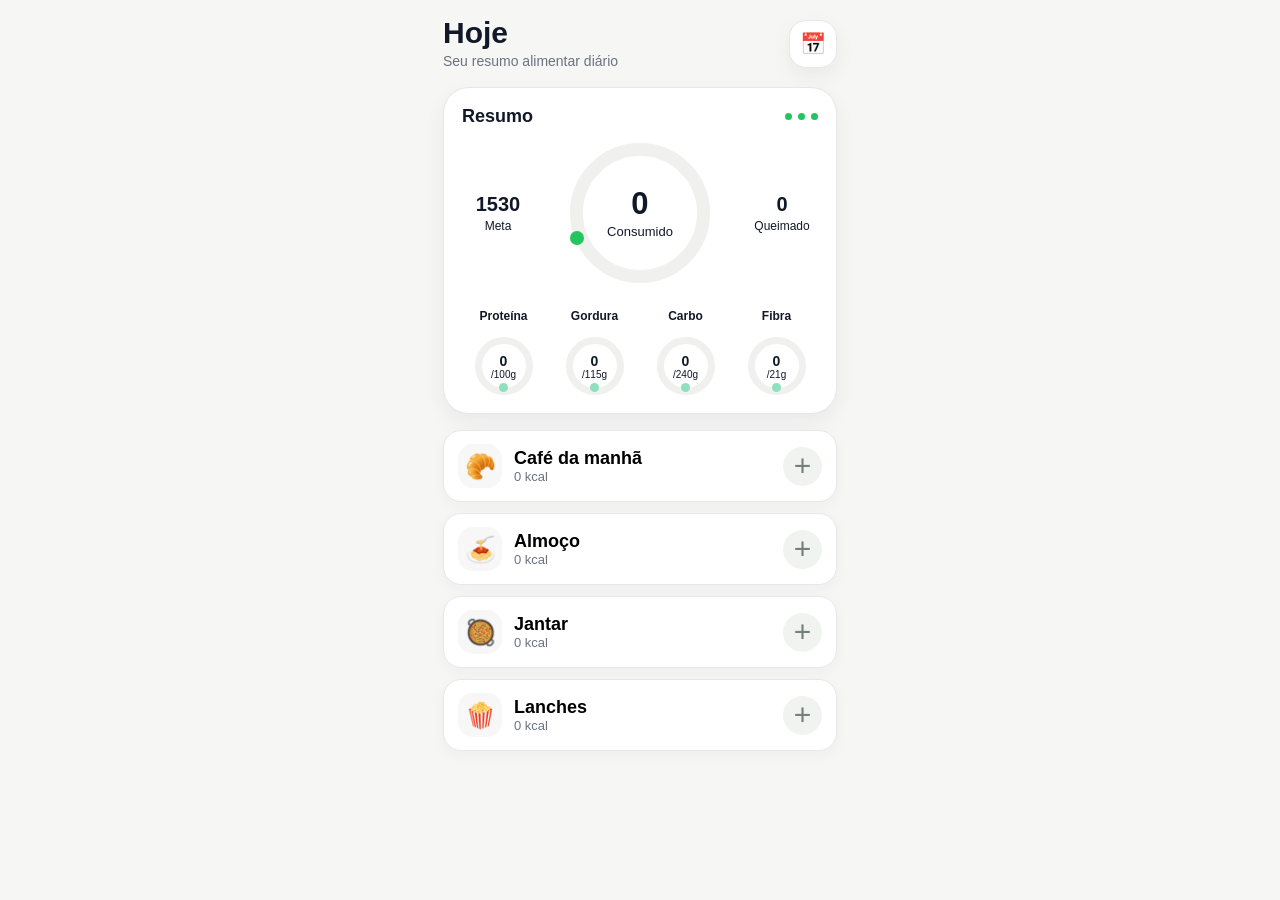
==== commit 20c064ca: "Update index.html" ====
--- a/index.html
+++ b/index.html
@@ -6,17 +6,33 @@
 <title>NutriVida - Nova Home</title>
 
 <style>
+:root{
+  --bg:#f6f7f5;
+  --card:#ffffff;
+  --text:#111827;
+  --muted:#6b7280;
+  --line:#e5e7eb;
+  --green:#22c55e;
+  --green2:#15803d;
+  --soft:#f3f7f2;
+  --shadow:0 8px 20px rgba(15,23,42,.06);
+}
+
+*{box-sizing:border-box}
+
 body{
   margin:0;
   font-family:Arial,Helvetica,sans-serif;
-  background:#f5f5f5;
-  color:#111827;
+  background:var(--bg);
+  color:var(--text);
 }
 
 .nv-home{
-  max-width:420px;
-  margin:auto;
-  padding:16px;
+  width:100%;
+  max-width:430px;
+  margin:0 auto;
+  padding:18px;
+  min-height:100vh;
 }
 
 .nv-top{
@@ -28,40 +44,45 @@
 
 .nv-top h1{
   margin:0;
-  font-size:34px;
+  font-size:30px;
+  line-height:1;
 }
 
 .nv-top p{
-  margin:4px 0 0;
-  color:#6b7280;
+  margin:5px 0 0;
+  color:var(--muted);
+  font-size:14px;
 }
 
 .nv-calendar-btn{
-  width:52px;
-  height:52px;
-  border-radius:18px;
-  border:none;
+  width:48px;
+  height:48px;
+  border-radius:17px;
+  border:1px solid var(--line);
   background:#fff;
-  font-size:22px;
-  box-shadow:0 4px 12px rgba(0,0,0,.06);
+  font-size:21px;
+  box-shadow:var(--shadow);
 }
 
 .nv-summary-card{
-  background:#fff;
-  border-radius:28px;
-  padding:22px;
-  margin-bottom:18px;
-  box-shadow:0 8px 20px rgba(0,0,0,.05);
+  background:var(--card);
+  border:1px solid var(--line);
+  border-radius:26px;
+  padding:18px;
+  margin-bottom:16px;
+  box-shadow:var(--shadow);
 }
 
 .nv-summary-header{
   display:flex;
   justify-content:space-between;
   align-items:center;
+  margin-bottom:16px;
 }
 
 .nv-summary-header h2{
   margin:0;
+  font-size:18px;
 }
 
 .nv-summary-dots{
@@ -70,36 +91,17 @@
 }
 
 .nv-summary-dots span{
-  width:8px;
-  height:8px;
+  width:7px;
+  height:7px;
   border-radius:50%;
-  background:#22c55e;
+  background:var(--green);
 }
 
 .nv-circle-wrap{
-  display:flex;
-  align-items:center;
-  justify-content:space-between;
-  margin-top:22px;
-}
-
-.nv-circle{
-  width:170px;
-  height:170px;
-  border-radius:50%;
-  border:14px solid #f0f0f0;
-  display:flex;
-  align-items:center;
-  justify-content:center;
-}
-
-.nv-circle-inner{
-  text-align:center;
-}
-
-.nv-circle-inner strong{
-  display:block;
-  font-size:42px;
+  display:grid;
+  grid-template-columns:72px 1fr 72px;
+  align-items:center;
+  gap:8px;
 }
 
 .nv-kcal-left,
@@ -110,14 +112,55 @@
 .nv-kcal-left strong,
 .nv-kcal-right strong{
   display:block;
-  font-size:24px;
+  font-size:20px;
+}
+
+.nv-kcal-left span,
+.nv-kcal-right span{
+  font-size:12px;
+}
+
+.nv-circle{
+  width:140px;
+  height:140px;
+  border-radius:50%;
+  border:13px solid #f0f1ef;
+  display:flex;
+  align-items:center;
+  justify-content:center;
+  margin:auto;
+  position:relative;
+}
+
+.nv-circle:after{
+  content:"";
+  position:absolute;
+  left:-13px;
+  bottom:25px;
+  width:14px;
+  height:14px;
+  border-radius:50%;
+  background:var(--green);
+}
+
+.nv-circle-inner{
+  text-align:center;
+}
+
+.nv-circle-inner strong{
+  display:block;
+  font-size:31px;
+}
+
+.nv-circle-inner span{
+  font-size:13px;
 }
 
 .nv-macros{
   display:grid;
   grid-template-columns:repeat(4,1fr);
-  gap:10px;
-  margin-top:22px;
+  gap:8px;
+  margin-top:20px;
 }
 
 .nv-macro{
@@ -125,84 +168,111 @@
 }
 
 .nv-macro h3{
-  font-size:13px;
-  margin-bottom:8px;
+  font-size:12px;
+  margin:0 0 8px;
+  min-height:26px;
+  display:flex;
+  align-items:center;
+  justify-content:center;
 }
 
 .nv-macro-circle{
-  width:66px;
-  height:66px;
+  width:58px;
+  height:58px;
   border-radius:50%;
-  border:8px solid #f0f0f0;
+  border:7px solid #f0f1ef;
   display:flex;
   flex-direction:column;
   align-items:center;
   justify-content:center;
   margin:auto;
-  font-size:11px;
+  font-size:10px;
+  position:relative;
+}
+
+.nv-macro-circle:after{
+  content:"";
+  position:absolute;
+  bottom:-4px;
+  width:9px;
+  height:9px;
+  border-radius:50%;
+  background:#8ee0be;
+}
+
+.nv-macro-circle strong{
+  font-size:14px;
 }
 
 .nv-meals{
   display:grid;
-  gap:14px;
+  gap:11px;
 }
 
 .nv-meal-card{
   width:100%;
-  border:none;
+  border:1px solid var(--line);
   background:#fff;
-  border-radius:22px;
-  padding:18px;
+  border-radius:18px;
+  padding:13px 14px;
   display:flex;
   justify-content:space-between;
   align-items:center;
-  box-shadow:0 6px 16px rgba(0,0,0,.05);
+  box-shadow:0 4px 14px rgba(15,23,42,.04);
+  cursor:pointer;
 }
 
 .nv-meal-left{
   display:flex;
   align-items:center;
-  gap:14px;
+  gap:12px;
+  text-align:left;
 }
 
 .nv-meal-icon{
-  width:52px;
-  height:52px;
-  border-radius:18px;
+  width:44px;
+  height:44px;
+  border-radius:15px;
   background:#f7f7f7;
   display:flex;
   align-items:center;
   justify-content:center;
-  font-size:28px;
+  font-size:25px;
 }
 
 .nv-meal-card h2{
   margin:0;
-  font-size:22px;
+  font-size:18px;
 }
 
 .nv-meal-card span{
-  color:#6b7280;
+  color:var(--muted);
+  font-size:13px;
 }
 
 .nv-plus{
-  width:42px;
-  height:42px;
+  width:39px;
+  height:39px;
   border-radius:50%;
-  background:#f3f4f6;
+  background:#f1f3f1;
   display:flex;
   align-items:center;
   justify-content:center;
-  font-size:32px;
-  color:#6b7280;
+  font-size:30px;
+  line-height:1;
+  color:#75807a;
+  flex:none;
 }
 
 .nv-sheet-back{
   position:fixed;
   inset:0;
-  background:rgba(0,0,0,.4);
+  background:rgba(15,23,42,.42);
   display:none;
+  z-index:999;
   align-items:flex-end;
+  justify-content:center;
+  padding:0;
 }
 
 .nv-sheet-back.open{
@@ -211,27 +281,32 @@
 
 .nv-sheet{
   width:100%;
+  max-width:430px;
   background:#fff;
-  border-radius:28px 28px 0 0;
-  padding:20px;
-  max-height:85vh;
+  border-radius:26px 26px 0 0;
+  padding:18px;
+  max-height:82vh;
   overflow:auto;
+  box-shadow:0 -20px 60px rgba(15,23,42,.20);
 }
 
 .nv-sheet-head{
   display:flex;
   justify-content:space-between;
   align-items:flex-start;
-  margin-bottom:16px;
+  gap:14px;
+  margin-bottom:14px;
 }
 
 .nv-sheet-head h2{
   margin:0;
+  font-size:22px;
 }
 
 .nv-sheet-head p{
   margin:4px 0 0;
-  color:#6b7280;
+  color:var(--muted);
+  font-size:13px;
 }
 
 .nv-sheet-head button{
@@ -241,38 +316,142 @@
   height:42px;
   border-radius:14px;
   font-size:20px;
+  cursor:pointer;
 }
 
 .nv-food-search{
   width:100%;
-  padding:16px;
-  border-radius:18px;
-  border:1px solid #e5e7eb;
-  margin-bottom:14px;
-  font-size:16px;
+  padding:14px;
+  border-radius:17px;
+  border:1px solid var(--line);
+  margin-bottom:12px;
+  font-size:15px;
+  outline:none;
+}
+
+.nv-food-search:focus{
+  border-color:var(--green);
+  box-shadow:0 0 0 3px rgba(34,197,94,.12);
+}
+
+.nv-source-row{
+  display:flex;
+  gap:8px;
+  margin-bottom:12px;
+}
+
+.nv-source-row button{
+  border:1px solid var(--line);
+  background:#f9fafb;
+  padding:8px 10px;
+  border-radius:999px;
+  font-weight:700;
+  font-size:12px;
+  cursor:pointer;
+}
+
+.nv-source-row button.active{
+  background:#dcfce7;
+  border-color:#bbf7d0;
+  color:#15803d;
 }
 
 .nv-food-list{
   display:grid;
-  gap:10px;
+  gap:8px;
 }
 
 .nv-food-item{
-  border:none;
+  border:1px solid #eef0f2;
   background:#f9fafb;
-  border-radius:18px;
-  padding:16px;
+  border-radius:16px;
+  padding:12px;
   text-align:left;
+  cursor:pointer;
+}
+
+.nv-food-item:hover{
+  background:#f3f4f6;
 }
 
 .nv-food-item strong{
   display:block;
   margin-bottom:4px;
-  font-size:16px;
+  font-size:14px;
 }
 
 .nv-food-item span{
+  color:var(--muted);
+  font-size:12px;
+}
+
+.nv-empty{
+  background:#f9fafb;
+  border:1px dashed #d1d5db;
   color:#6b7280;
+  border-radius:16px;
+  padding:16px;
+  text-align:center;
+  font-size:13px;
+}
+
+.nv-selected{
+  display:none;
+  background:#f0fdf4;
+  border:1px solid #bbf7d0;
+  color:#14532d;
+  border-radius:17px;
+  padding:12px;
+  margin:12px 0;
+}
+
+.nv-selected.open{
+  display:block;
+}
+
+.nv-selected strong{
+  display:block;
+  margin-bottom:4px;
+}
+
+.nv-add-row{
+  display:grid;
+  grid-template-columns:1fr 110px;
+  gap:10px;
+  margin-top:10px;
+}
+
+.nv-add-row input{
+  width:100%;
+  padding:12px;
+  border-radius:14px;
+  border:1px solid var(--line);
+}
+
+.nv-add-btn{
+  border:none;
+  border-radius:14px;
+  background:#16a34a;
+  color:#fff;
+  font-weight:800;
+  cursor:pointer;
+}
+
+.nv-add-btn:disabled{
+  background:#d1d5db;
+  cursor:not-allowed;
+}
+
+@media(min-width:800px){
+  .nv-sheet-back{
+    align-items:center;
+    padding:20px;
+  }
+
+  .nv-sheet{
+    border-radius:26px;
+    max-height:80vh;
+  }
 }
 </style>
 </head>
@@ -296,22 +475,20 @@
       <h2>Resumo</h2>
 
       <div class="nv-summary-dots">
-        <span></span>
-        <span></span>
-        <span></span>
+        <span></span><span></span><span></span>
       </div>
     </div>
 
     <div class="nv-circle-wrap">
 
       <div class="nv-kcal-left">
-        <strong>1530</strong>
+        <strong id="metaKcal">1530</strong>
         <span>Meta</span>
       </div>
 
       <div class="nv-circle">
         <div class="nv-circle-inner">
-          <strong>0</strong>
+          <strong id="consumidoKcal">0</strong>
           <span>Consumido</span>
         </div>
       </div>
@@ -327,34 +504,22 @@
 
       <div class="nv-macro">
         <h3>Proteína</h3>
-        <div class="nv-macro-circle">
-          <strong>0</strong>
-          <span>/100 g</span>
-        </div>
+        <div class="nv-macro-circle"><strong id="protTotal">0</strong><span>/100g</span></div>
       </div>
 
       <div class="nv-macro">
         <h3>Gordura</h3>
-        <div class="nv-macro-circle">
-          <strong>0</strong>
-          <span>/115 g</span>
-        </div>
+        <div class="nv-macro-circle"><strong id="gordTotal">0</strong><span>/115g</span></div>
       </div>
 
       <div class="nv-macro">
         <h3>Carbo</h3>
-        <div class="nv-macro-circle">
-          <strong>0</strong>
-          <span>/24 g</span>
-        </div>
+        <div class="nv-macro-circle"><strong id="carboTotal">0</strong><span>/240g</span></div>
       </div>
 
       <div class="nv-macro">
         <h3>Fibra</h3>
-        <div class="nv-macro-circle">
-          <strong>0</strong>
-          <span>/21 g</span>
-        </div>
+        <div class="nv-macro-circle"><strong id="fibraTotal">0</strong><span>/21g</span></div>
       </div>
 
     </div>
@@ -366,52 +531,32 @@
     <button class="nv-meal-card" onclick="openMealSheet('Café da manhã')">
       <div class="nv-meal-left">
         <div class="nv-meal-icon">🥐</div>
-
-        <div>
-          <h2>Café da manhã</h2>
-          <span>0 kcal</span>
-        </div>
-      </div>
-
+        <div><h2>Café da manhã</h2><span id="mealCafe">0 kcal</span></div>
+      </div>
       <div class="nv-plus">+</div>
     </button>
 
     <button class="nv-meal-card" onclick="openMealSheet('Almoço')">
       <div class="nv-meal-left">
         <div class="nv-meal-icon">🍝</div>
-
-        <div>
-          <h2>Almoço</h2>
-          <span>0 kcal</span>
-        </div>
-      </div>
-
+        <div><h2>Almoço</h2><span id="mealAlmoco">0 kcal</span></div>
+      </div>
       <div class="nv-plus">+</div>
     </button>
 
     <button class="nv-meal-card" onclick="openMealSheet('Jantar')">
       <div class="nv-meal-left">
         <div class="nv-meal-icon">🥘</div>
-
-        <div>
-          <h2>Jantar</h2>
-          <span>0 kcal</span>
-        </div>
-      </div>
-
+        <div><h2>Jantar</h2><span id="mealJantar">0 kcal</span></div>
+      </div>
       <div class="nv-plus">+</div>
     </button>
 
     <button class="nv-meal-card" onclick="openMealSheet('Lanches')">
       <div class="nv-meal-left">
         <div class="nv-meal-icon">🍿</div>
-
-        <div>
-          <h2>Lanches</h2>
-          <span>0 kcal</span>
-        </div>
-      </div>
-
+        <div><h2>Lanches</h2><span id="mealLanches">0 kcal</span></div>
+      </div>
       <div class="nv-plus">+</div>
     </button>
 
@@ -419,14 +564,14 @@
 
 </section>
 
-<div class="nv-sheet-back" id="mealSheet">
+<div class="nv-sheet-back" id="mealSheet" onclick="if(event.target.id==='mealSheet') closeMealSheet()">
 
   <div class="nv-sheet">
 
     <div class="nv-sheet-head">
       <div>
         <h2 id="sheetMealTitle">Adicionar alimento</h2>
-        <p>Escolha um alimento rapidamente</p>
+        <p id="sheetStatus">Carregando alimentos...</p>
       </div>
 
       <button onclick="closeMealSheet()">✕</button>
@@ -434,48 +579,244 @@
 
     <input
       type="text"
+      id="foodSearch"
       class="nv-food-search"
       placeholder="Buscar alimento..."
+      oninput="renderFoodList()"
     >
 
-    <div class="nv-food-list">
-
-      <button class="nv-food-item">
-        <div>
-          <strong>Arroz branco cozido</strong>
-          <span>128 kcal • TBCA</span>
-        </div>
-      </button>
-
-      <button class="nv-food-item">
-        <div>
-          <strong>Feijão carioca</strong>
-          <span>76 kcal • TACO</span>
-        </div>
-      </button>
-
-      <button class="nv-food-item">
-        <div>
-          <strong>Frango grelhado</strong>
-          <span>163 kcal • TBCA</span>
-        </div>
-      </button>
-
+    <div class="nv-source-row">
+      <button id="filterAmbas" class="active" onclick="setFonteFiltro('ambas')">Todas</button>
+      <button id="filterTbca" onclick="setFonteFiltro('TBCA')">TBCA</button>
+      <button id="filterTaco" onclick="setFonteFiltro('TACO')">TACO</button>
     </div>
 
+    <div id="foodList" class="nv-food-list">
+      <div class="nv-empty">Carregando bases...</div>
+    </div>
+
+    <div id="selectedBox" class="nv-selected"></div>
+
+    <div class="nv-add-row">
+      <input id="gramsInput" type="number" value="100" min="1">
+      <button id="addBtn" class="nv-add-btn" onclick="addSelectedFood()" disabled>Adicionar</button>
+    </div>
+
   </div>
 
 </div>
 
 <script>
+const TBCA_URLS = ["./tbca_pronto.json", "./tbca.json", "./alimentos_tbca.json"];
+const TACO_URL = "./taco.json";
+
+let alimentos = [];
+let selectedFood = null;
+let currentMeal = "Almoço";
+let fonteFiltro = "ambas";
+
+let diario = JSON.parse(localStorage.getItem("nutrivida_home_diario") || "[]");
+
+function norm(t){
+  return String(t || "").normalize("NFD").replace(/[\\u0300-\\u036f]/g,"").toLowerCase().trim();
+}
+
+function num(v){
+  if(v === null || v === undefined || v === "" || v === "NA" || v === "Tr") return 0;
+  const n = parseFloat(String(v).replace(",", ".").replace(/[^\\d.-]/g,""));
+  return Number.isFinite(n) ? n : 0;
+}
+
+function fmt(v){
+  return num(v).toLocaleString("pt-BR", {maximumFractionDigits: 0});
+}
+
+function arr(json){
+  if(Array.isArray(json)) return json;
+  if(Array.isArray(json.alimentos)) return json.alimentos;
+  if(Array.isArray(json.data)) return json.data;
+  return [];
+}
+
+function mapTbca(a, i){
+  const n = a.nutrientes100g || {};
+  const nome = a.nome || a.descricao || "Sem nome";
+  return {
+    id: "tbca_" + (a.id || a.codigo || i),
+    fonte: "TBCA",
+    nome,
+    busca: norm(nome),
+    grupo: a.grupo || "",
+    kcal: num(n.kcal),
+    proteina: num(n.proteina),
+    carbo: num(n.carbo),
+    gordura: num(n.gordura),
+    fibra: num(n.fibra)
+  };
+}
+
+function mapTaco(a, i){
+  const nome = a.descricao_alimento || a.nome || "Sem nome";
+  return {
+    id: "taco_" + (a.numero || i),
+    fonte: "TACO",
+    nome,
+    busca: norm(nome),
+    grupo: a.grupo || "",
+    kcal: num(a.energia_kcal),
+    proteina: num(a.proteina_g),
+    carbo: num(a.carboidrato_g),
+    gordura: num(a.lipideos_g),
+    fibra: num(a.fibra_alimentar_g)
+  };
+}
+
+async function carregarBases(){
+  let tbcaOk = false;
+
+  for(const url of TBCA_URLS){
+    try{
+      const r = await fetch(url, {cache:"no-store"});
+      if(!r.ok) throw new Error("status " + r.status);
+      const json = await r.json();
+      alimentos.push(...arr(json).map(mapTbca).filter(a => a.nome !== "Sem nome"));
+      tbcaOk = true;
+      break;
+    }catch(e){}
+  }
+
+  try{
+    const r = await fetch(TACO_URL, {cache:"no-store"});
+    if(!r.ok) throw new Error("status " + r.status);
+    const json = await r.json();
+    alimentos.push(...arr(json).map(mapTaco).filter(a => a.nome !== "Sem nome"));
+  }catch(e){}
+
+  alimentos.sort((a,b) => a.nome.localeCompare(b.nome, "pt-BR"));
+
+  document.getElementById("sheetStatus").textContent = alimentos.length
+    ? alimentos.length + " alimentos disponíveis"
+    : "Não carregou as bases. Confira tbca_pronto.json e taco.json.";
+
+  renderFoodList();
+  renderResumo();
+}
+
+function setFonteFiltro(fonte){
+  fonteFiltro = fonte;
+
+  document.querySelectorAll(".nv-source-row button").forEach(b => b.classList.remove("active"));
+
+  if(fonte === "ambas") document.getElementById("filterAmbas").classList.add("active");
+  if(fonte === "TBCA") document.getElementById("filterTbca").classList.add("active");
+  if(fonte === "TACO") document.getElementById("filterTaco").classList.add("active");
+
+  renderFoodList();
+}
+
+function renderFoodList(){
+  const termo = norm(document.getElementById("foodSearch").value);
+  const box = document.getElementById("foodList");
+
+  let lista = alimentos.filter(a => {
+    const okBusca = !termo || a.busca.includes(termo);
+    const okFonte = fonteFiltro === "ambas" || a.fonte === fonteFiltro;
+    return okBusca && okFonte;
+  }).slice(0, 40);
+
+  if(!lista.length){
+    box.innerHTML = '<div class="nv-empty">Nenhum alimento encontrado.</div>';
+    return;
+  }
+
+  box.innerHTML = lista.map(a => `
+    <button class="nv-food-item" onclick="selectFood('${a.id}')">
+      <strong>${a.nome}</strong>
+      <span>${fmt(a.kcal)} kcal • ${a.fonte}</span>
+    </button>
+  `).join("");
+}
+
+function selectFood(id){
+  selectedFood = alimentos.find(a => String(a.id) === String(id));
+
+  if(!selectedFood) return;
+
+  const box = document.getElementById("selectedBox");
+  box.classList.add("open");
+  box.innerHTML = `
+    <strong>${selectedFood.nome}</strong>
+    ${fmt(selectedFood.kcal)} kcal por 100g • ${selectedFood.fonte}
+  `;
+
+  document.getElementById("addBtn").disabled = false;
+}
+
 function openMealSheet(meal){
-  document.getElementById('sheetMealTitle').innerText = meal;
-  document.getElementById('mealSheet').classList.add('open');
+  currentMeal = meal;
+  selectedFood = null;
+
+  document.getElementById("sheetMealTitle").innerText = meal;
+  document.getElementById("mealSheet").classList.add("open");
+  document.getElementById("foodSearch").value = "";
+  document.getElementById("selectedBox").classList.remove("open");
+  document.getElementById("addBtn").disabled = true;
+
+  setTimeout(() => document.getElementById("foodSearch").focus(), 150);
+  renderFoodList();
 }
 
 function closeMealSheet(){
-  document.getElementById('mealSheet').classList.remove('open');
-}
+  document.getElementById("mealSheet").classList.remove("open");
+}
+
+function addSelectedFood(){
+  if(!selectedFood) return;
+
+  const gramas = Math.max(1, num(document.getElementById("gramsInput").value) || 100);
+  const fator = gramas / 100;
+
+  diario.push({
+    refeicao: currentMeal,
+    nome: selectedFood.nome,
+    fonte: selectedFood.fonte,
+    gramas,
+    kcal: selectedFood.kcal * fator,
+    proteina: selectedFood.proteina * fator,
+    carbo: selectedFood.carbo * fator,
+    gordura: selectedFood.gordura * fator,
+    fibra: selectedFood.fibra * fator
+  });
+
+  localStorage.setItem("nutrivida_home_diario", JSON.stringify(diario));
+  renderResumo();
+  closeMealSheet();
+}
+
+function soma(campo, refeicao){
+  return diario
+    .filter(i => !refeicao || i.refeicao === refeicao)
+    .reduce((t,i) => t + num(i[campo]), 0);
+}
+
+function renderResumo(){
+  document.getElementById("consumidoKcal").textContent = fmt(soma("kcal"));
+  document.getElementById("protTotal").textContent = fmt(soma("proteina"));
+  document.getElementById("gordTotal").textContent = fmt(soma("gordura"));
+  document.getElementById("carboTotal").textContent = fmt(soma("carbo"));
+  document.getElementById("fibraTotal").textContent = fmt(soma("fibra"));
+
+  document.getElementById("mealCafe").textContent = fmt(soma("kcal", "Café da manhã")) + " kcal";
+  document.getElementById("mealAlmoco").textContent = fmt(soma("kcal", "Almoço")) + " kcal";
+  document.getElementById("mealJantar").textContent = fmt(soma("kcal", "Jantar")) + " kcal";
+  document.getElementById("mealLanches").textContent = fmt(soma("kcal", "Lanches")) + " kcal";
+}
+
+document.addEventListener("keydown", e => {
+  if(e.key === "Escape") closeMealSheet();
+});
+
+carregarBases();
 </script>
 
 </body>
